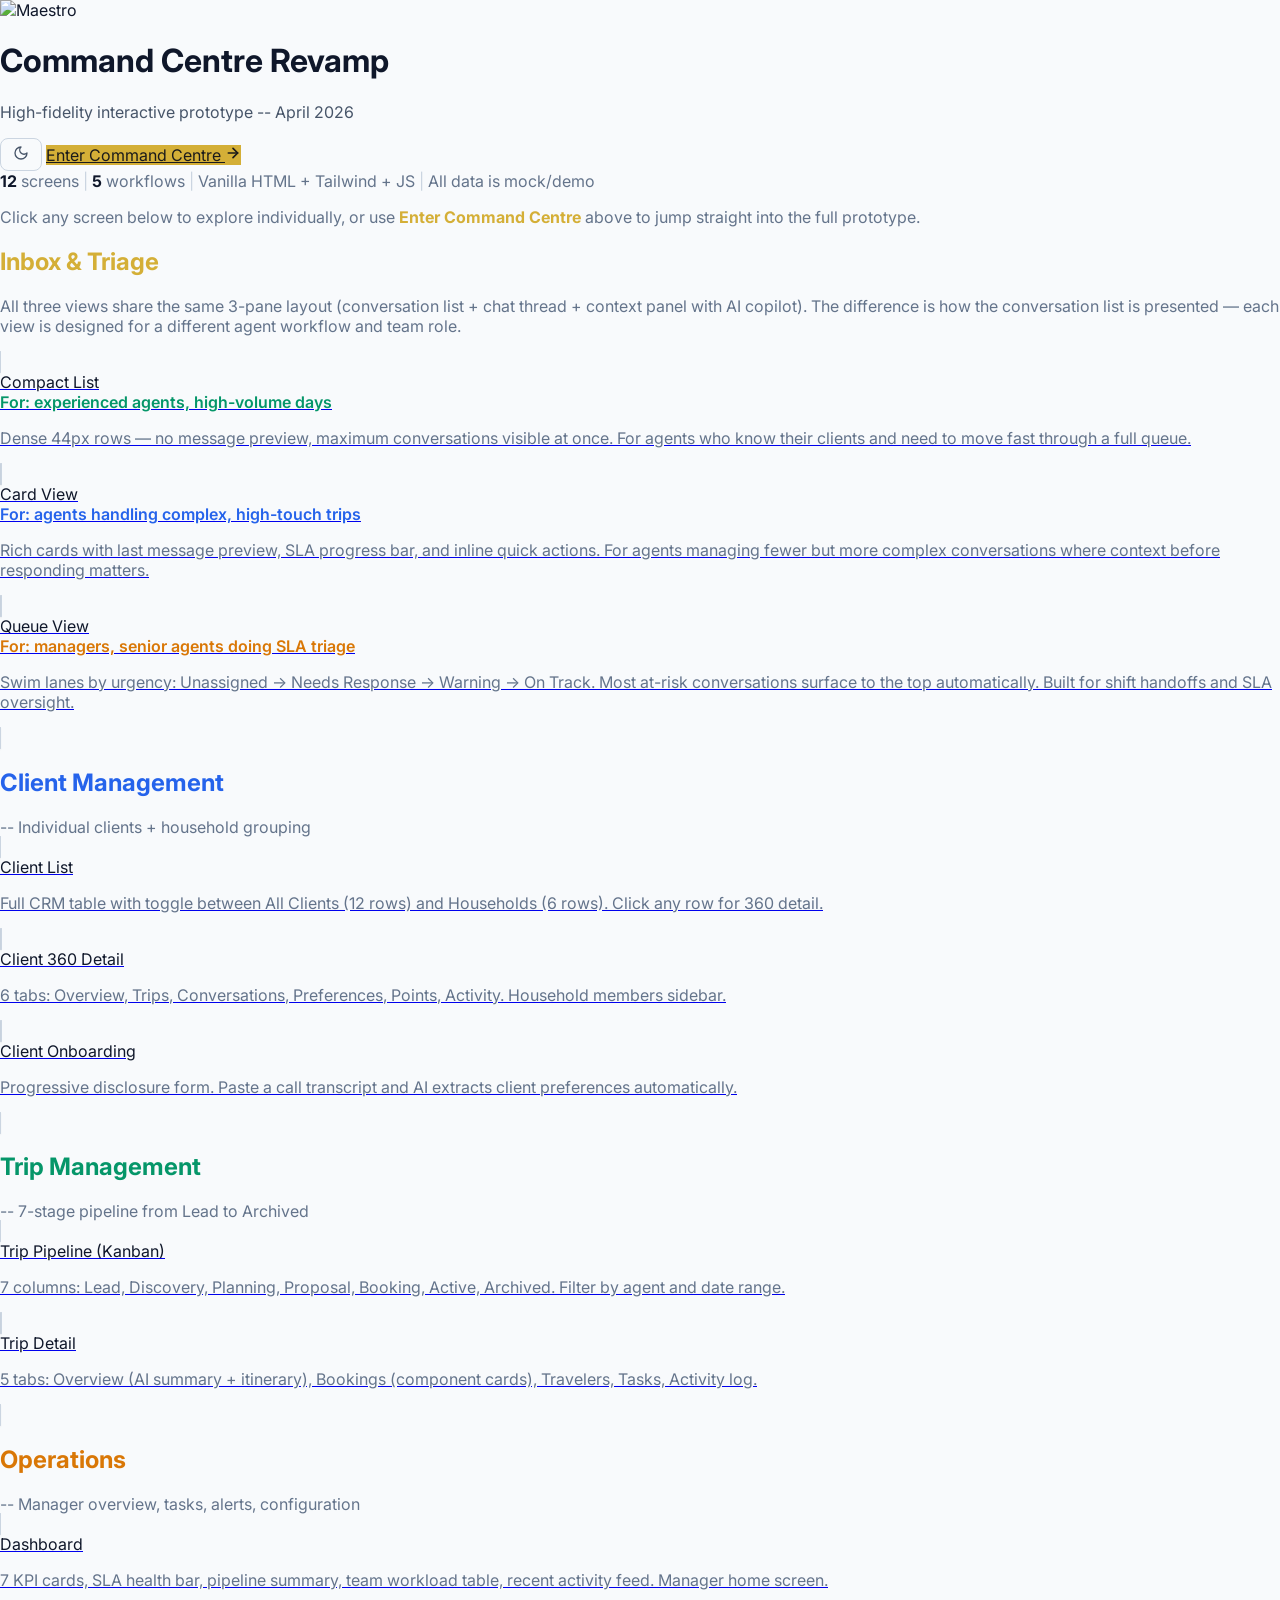
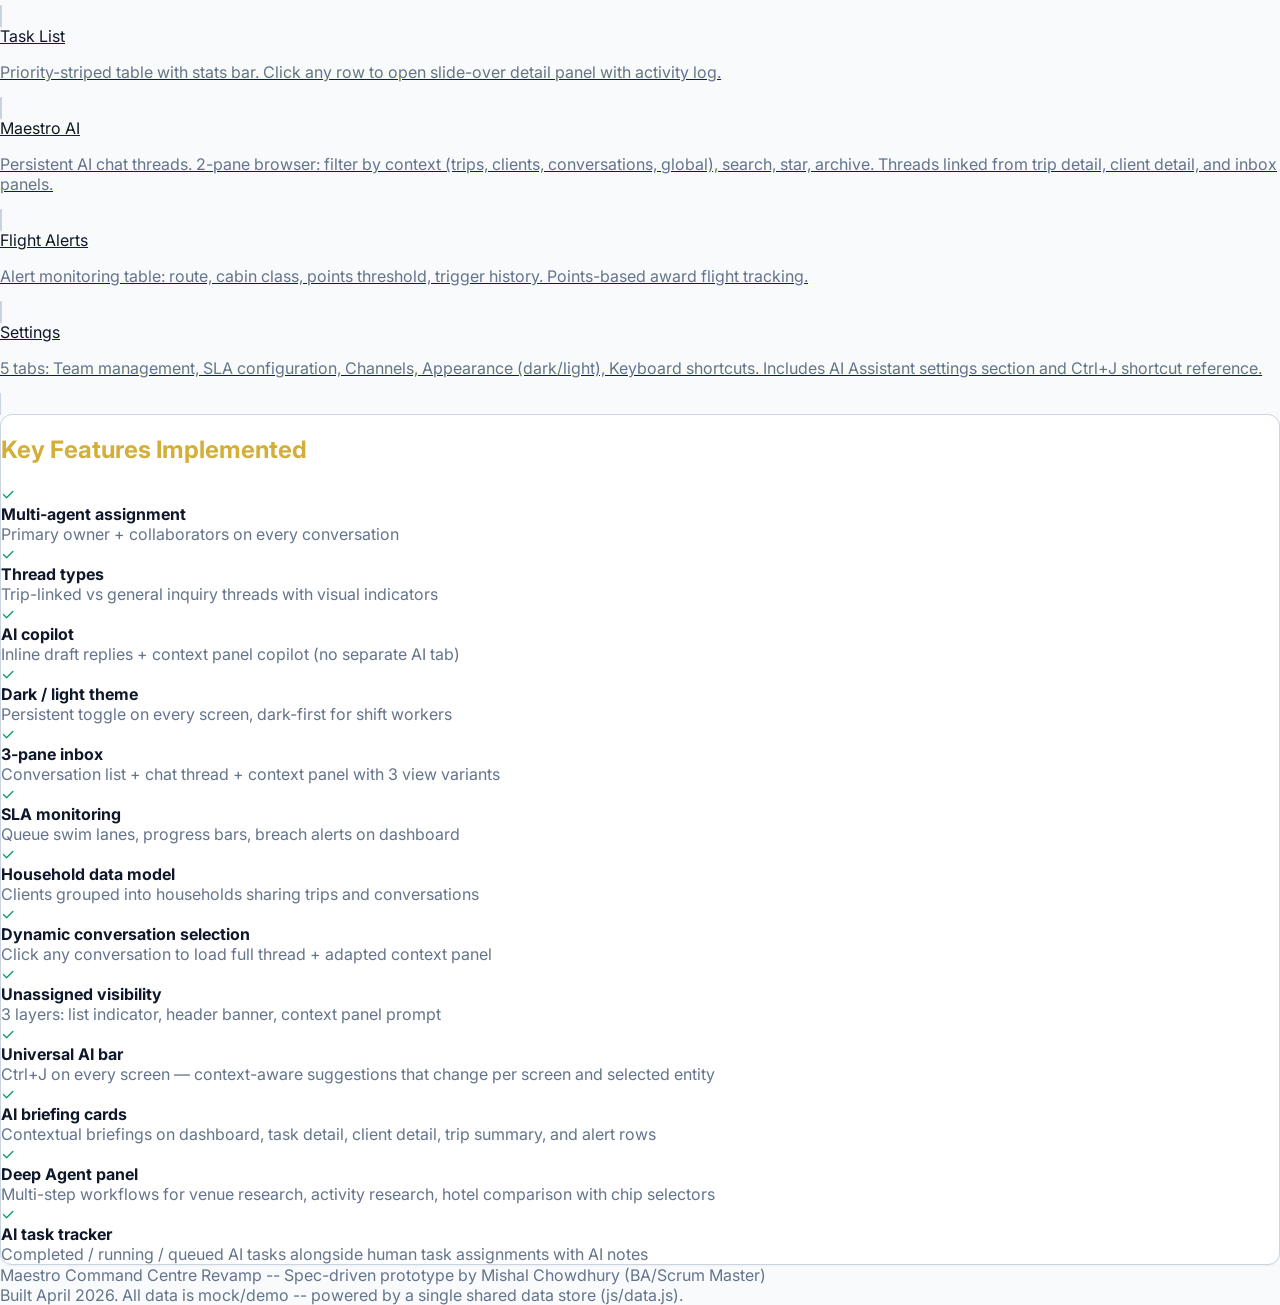
==== index.html @ a62f8177 "Add full mobile responsiveness across all 14 screens - Create responsive.css with 3 breakpoints (mob" ====
<!DOCTYPE html>
<html lang="en">
<head>
  <meta charset="UTF-8">
  <meta name="viewport" content="width=device-width, initial-scale=1.0">
  <title>Maestro Command Centre -- Prototype Directory</title>
  <link href="https://framerusercontent.com/images/IpIhMdzyXKNL7tkqGF51UsTfpk.png" rel="icon" media="(prefers-color-scheme: light)">
  <link href="https://framerusercontent.com/images/ps9lnUCtneok5DwSUeXm6INQAw.png" rel="icon" media="(prefers-color-scheme: dark)">
  <script src="https://cdn.tailwindcss.com"></script>
  <link href="https://fonts.googleapis.com/css2?family=Inter:wght@300..800&display=swap" rel="stylesheet">
  <link rel="stylesheet" href="css/theme.css">
  <link rel="stylesheet" href="css/responsive.css">
  <style>
    .screen-card { position: relative; }
    .screen-card .card-arrow { position:absolute; top:16px; right:16px; opacity:0.35; transition:opacity 0.15s, transform 0.15s; }
    .screen-card:hover .card-arrow { opacity:1; transform:translateX(2px); }
  </style>
  <script src="js/theme.js"></script>
  <script src="js/responsive.js"></script>
</head>
<body class="antialiased" style="background:var(--bg-app);">

<div class="max-w-5xl mx-auto py-12 px-6">

  <!-- Header -->
  <div class="flex items-center justify-between mb-6">
    <div class="flex items-center gap-3">
      <img src="https://maestroassets.s3.eu-north-1.amazonaws.com/public/Maestro-logo-simple.svg" alt="Maestro" class="h-7">
      <div>
        <h1 class="text-2xl font-bold" style="color:var(--text-primary);">Command Centre Revamp</h1>
        <p class="text-sm" style="color:var(--text-secondary);">High-fidelity interactive prototype -- April 2026</p>
      </div>
    </div>
    <div class="flex items-center gap-3">
      <button class="theme-toggle btn-ghost flex items-center gap-2" style="padding:6px 12px;">
        <svg width="14" height="14" viewBox="0 0 24 24" fill="none" stroke="currentColor" stroke-width="2"><path d="M12 3a6 6 0 0 0 9 9 9 9 0 1 1-9-9Z"/></svg>
        <span class="text-xs">Theme</span>
      </button>
      <a href="screens/dashboard.html" class="inline-flex items-center gap-2 text-sm font-semibold px-5 py-2.5 rounded-lg transition-all hover:brightness-110" style="background:var(--gold);color:#1a1a1a;">
        Enter Command Centre
        <svg width="16" height="16" viewBox="0 0 24 24" fill="none" stroke="currentColor" stroke-width="2.5" stroke-linecap="round" stroke-linejoin="round"><path d="M5 12h14"/><path d="m12 5 7 7-7 7"/></svg>
      </a>
    </div>
  </div>

  <!-- Overview Stats -->
  <div class="flex items-center gap-6 mb-8 text-xs" style="color:var(--text-muted);">
    <span><strong style="color:var(--text-primary);">12</strong> screens</span>
    <span style="color:var(--border);">|</span>
    <span><strong style="color:var(--text-primary);">5</strong> workflows</span>
    <span style="color:var(--border);">|</span>
    <span>Vanilla HTML + Tailwind + JS</span>
    <span style="color:var(--border);">|</span>
    <span>All data is mock/demo</span>
  </div>

  <p class="text-xs mb-8" style="color:var(--text-muted);">Click any screen below to explore individually, or use <strong style="color:var(--gold);">Enter Command Centre</strong> above to jump straight into the full prototype.</p>

  <!-- Screens by Workflow -->

  <!-- Inbox & Triage -->
  <div class="mb-8">
    <div class="flex items-center gap-2 mb-1">
      <div class="w-2 h-2 rounded-full" style="background:var(--gold);"></div>
      <h2 class="text-sm font-semibold uppercase tracking-wide" style="color:var(--gold);">Inbox & Triage</h2>
    </div>
    <p class="text-xs mb-3 ml-4" style="color:var(--text-muted);">All three views share the same 3-pane layout (conversation list + chat thread + context panel with AI copilot). The difference is how the conversation list is presented — each view is designed for a different agent workflow and team role.</p>
    <div class="grid grid-cols-1 sm:grid-cols-2 lg:grid-cols-3 gap-4">
      <a href="screens/inbox-compact.html" class="card p-4 hover:shadow-md transition-shadow block group">
        <div class="text-sm font-semibold mb-1 group-hover:underline" style="color:var(--text-primary);">Compact List</div>
        <div class="text-xs mb-2" style="color:var(--success);font-weight:600;">For: experienced agents, high-volume days</div>
        <p class="text-xs" style="color:var(--text-muted);">Dense 44px rows — no message preview, maximum conversations visible at once. For agents who know their clients and need to move fast through a full queue.</p>
      </a>
      <a href="screens/inbox-cards.html" class="card p-4 hover:shadow-md transition-shadow block group">
        <div class="text-sm font-semibold mb-1 group-hover:underline" style="color:var(--text-primary);">Card View</div>
        <div class="text-xs mb-2" style="color:var(--info);font-weight:600;">For: agents handling complex, high-touch trips</div>
        <p class="text-xs" style="color:var(--text-muted);">Rich cards with last message preview, SLA progress bar, and inline quick actions. For agents managing fewer but more complex conversations where context before responding matters.</p>
      </a>
      <a href="screens/inbox-queue.html" class="card p-4 hover:shadow-md transition-shadow block group">
        <div class="text-sm font-semibold mb-1 group-hover:underline" style="color:var(--text-primary);">Queue View</div>
        <div class="text-xs mb-2" style="color:var(--warning);font-weight:600;">For: managers, senior agents doing SLA triage</div>
        <p class="text-xs" style="color:var(--text-muted);">Swim lanes by urgency: Unassigned → Needs Response → Warning → On Track. Most at-risk conversations surface to the top automatically. Built for shift handoffs and SLA oversight.</p>
      </a>
    </div>
  </div>

  <!-- Client Management -->
  <div class="mb-8">
    <div class="flex items-center gap-2 mb-3">
      <div class="w-2 h-2 rounded-full" style="background:var(--info);"></div>
      <h2 class="text-sm font-semibold uppercase tracking-wide" style="color:var(--info);">Client Management</h2>
      <span class="text-xs" style="color:var(--text-muted);">-- Individual clients + household grouping</span>
    </div>
    <div class="grid grid-cols-1 sm:grid-cols-2 lg:grid-cols-3 gap-4">
      <a href="screens/clients.html" class="card p-4 hover:shadow-md transition-shadow block group">
        <div class="text-sm font-semibold mb-1 group-hover:underline" style="color:var(--text-primary);">Client List</div>
        <p class="text-xs" style="color:var(--text-muted);">Full CRM table with toggle between All Clients (12 rows) and Households (6 rows). Click any row for 360 detail.</p>
      </a>
      <a href="screens/client-detail?id=c1" class="card p-4 hover:shadow-md transition-shadow block group">
        <div class="text-sm font-semibold mb-1 group-hover:underline" style="color:var(--text-primary);">Client 360 Detail</div>
        <p class="text-xs" style="color:var(--text-muted);">6 tabs: Overview, Trips, Conversations, Preferences, Points, Activity. Household members sidebar.</p>
      </a>
      <a href="screens/onboarding.html" class="card p-4 hover:shadow-md transition-shadow block group">
        <div class="text-sm font-semibold mb-1 group-hover:underline" style="color:var(--text-primary);">Client Onboarding</div>
        <p class="text-xs" style="color:var(--text-muted);">Progressive disclosure form. Paste a call transcript and AI extracts client preferences automatically.</p>
      </a>
    </div>
  </div>

  <!-- Trip Management -->
  <div class="mb-8">
    <div class="flex items-center gap-2 mb-3">
      <div class="w-2 h-2 rounded-full" style="background:var(--success);"></div>
      <h2 class="text-sm font-semibold uppercase tracking-wide" style="color:var(--success);">Trip Management</h2>
      <span class="text-xs" style="color:var(--text-muted);">-- 7-stage pipeline from Lead to Archived</span>
    </div>
    <div class="grid grid-cols-1 sm:grid-cols-2 lg:grid-cols-3 gap-4">
      <a href="screens/trip-pipeline.html" class="card p-4 hover:shadow-md transition-shadow block group">
        <div class="text-sm font-semibold mb-1 group-hover:underline" style="color:var(--text-primary);">Trip Pipeline (Kanban)</div>
        <p class="text-xs" style="color:var(--text-muted);">7 columns: Lead, Discovery, Planning, Proposal, Booking, Active, Archived. Filter by agent and date range.</p>
      </a>
      <a href="screens/trip-detail?id=tr1" class="card p-4 hover:shadow-md transition-shadow block group">
        <div class="text-sm font-semibold mb-1 group-hover:underline" style="color:var(--text-primary);">Trip Detail</div>
        <p class="text-xs" style="color:var(--text-muted);">5 tabs: Overview (AI summary + itinerary), Bookings (component cards), Travelers, Tasks, Activity log.</p>
      </a>
      <div></div>
    </div>
  </div>

  <!-- Operations -->
  <div class="mb-8">
    <div class="flex items-center gap-2 mb-3">
      <div class="w-2 h-2 rounded-full" style="background:var(--warning);"></div>
      <h2 class="text-sm font-semibold uppercase tracking-wide" style="color:var(--warning);">Operations</h2>
      <span class="text-xs" style="color:var(--text-muted);">-- Manager overview, tasks, alerts, configuration</span>
    </div>
    <div class="grid grid-cols-1 sm:grid-cols-2 lg:grid-cols-3 gap-4">
      <a href="screens/dashboard.html" class="card p-4 hover:shadow-md transition-shadow block group">
        <div class="text-sm font-semibold mb-1 group-hover:underline" style="color:var(--text-primary);">Dashboard</div>
        <p class="text-xs" style="color:var(--text-muted);">7 KPI cards, SLA health bar, pipeline summary, team workload table, recent activity feed. Manager home screen.</p>
      </a>
      <a href="screens/tasks.html" class="card p-4 hover:shadow-md transition-shadow block group">
        <div class="text-sm font-semibold mb-1 group-hover:underline" style="color:var(--text-primary);">Task List</div>
        <p class="text-xs" style="color:var(--text-muted);">Priority-striped table with stats bar. Click any row to open slide-over detail panel with activity log.</p>
      </a>
      <a href="screens/ai-history.html" class="card p-4 hover:shadow-md transition-shadow block group">
        <div class="text-sm font-semibold mb-1 group-hover:underline" style="color:var(--text-primary);">Maestro AI</div>
        <p class="text-xs" style="color:var(--text-muted);">Persistent AI chat threads. 2-pane browser: filter by context (trips, clients, conversations, global), search, star, archive. Threads linked from trip detail, client detail, and inbox panels.</p>
      </a>
      <a href="screens/alerts.html" class="card p-4 hover:shadow-md transition-shadow block group">
        <div class="text-sm font-semibold mb-1 group-hover:underline" style="color:var(--text-primary);">Flight Alerts</div>
        <p class="text-xs" style="color:var(--text-muted);">Alert monitoring table: route, cabin class, points threshold, trigger history. Points-based award flight tracking.</p>
      </a>
      <a href="screens/settings.html" class="card p-4 hover:shadow-md transition-shadow block group">
        <div class="text-sm font-semibold mb-1 group-hover:underline" style="color:var(--text-primary);">Settings</div>
        <p class="text-xs" style="color:var(--text-muted);">5 tabs: Team management, SLA configuration, Channels, Appearance (dark/light), Keyboard shortcuts. Includes AI Assistant settings section and Ctrl+J shortcut reference.</p>
      </a>
    </div>
  </div>

  <!-- Key Features -->
  <div class="card p-5 mb-8">
    <h2 class="text-xs font-semibold uppercase tracking-wide mb-4" style="color:var(--gold);">Key Features Implemented</h2>
    <div class="grid grid-cols-1 sm:grid-cols-2 lg:grid-cols-3 gap-x-8 gap-y-2 text-xs">
      <div class="flex items-start gap-2">
        <span style="color:var(--success);">&#10003;</span>
        <div><strong style="color:var(--text-primary);">Multi-agent assignment</strong><br><span style="color:var(--text-muted);">Primary owner + collaborators on every conversation</span></div>
      </div>
      <div class="flex items-start gap-2">
        <span style="color:var(--success);">&#10003;</span>
        <div><strong style="color:var(--text-primary);">Thread types</strong><br><span style="color:var(--text-muted);">Trip-linked vs general inquiry threads with visual indicators</span></div>
      </div>
      <div class="flex items-start gap-2">
        <span style="color:var(--success);">&#10003;</span>
        <div><strong style="color:var(--text-primary);">AI copilot</strong><br><span style="color:var(--text-muted);">Inline draft replies + context panel copilot (no separate AI tab)</span></div>
      </div>
      <div class="flex items-start gap-2">
        <span style="color:var(--success);">&#10003;</span>
        <div><strong style="color:var(--text-primary);">Dark / light theme</strong><br><span style="color:var(--text-muted);">Persistent toggle on every screen, dark-first for shift workers</span></div>
      </div>
      <div class="flex items-start gap-2">
        <span style="color:var(--success);">&#10003;</span>
        <div><strong style="color:var(--text-primary);">3-pane inbox</strong><br><span style="color:var(--text-muted);">Conversation list + chat thread + context panel with 3 view variants</span></div>
      </div>
      <div class="flex items-start gap-2">
        <span style="color:var(--success);">&#10003;</span>
        <div><strong style="color:var(--text-primary);">SLA monitoring</strong><br><span style="color:var(--text-muted);">Queue swim lanes, progress bars, breach alerts on dashboard</span></div>
      </div>
      <div class="flex items-start gap-2">
        <span style="color:var(--success);">&#10003;</span>
        <div><strong style="color:var(--text-primary);">Household data model</strong><br><span style="color:var(--text-muted);">Clients grouped into households sharing trips and conversations</span></div>
      </div>
      <div class="flex items-start gap-2">
        <span style="color:var(--success);">&#10003;</span>
        <div><strong style="color:var(--text-primary);">Dynamic conversation selection</strong><br><span style="color:var(--text-muted);">Click any conversation to load full thread + adapted context panel</span></div>
      </div>
      <div class="flex items-start gap-2">
        <span style="color:var(--success);">&#10003;</span>
        <div><strong style="color:var(--text-primary);">Unassigned visibility</strong><br><span style="color:var(--text-muted);">3 layers: list indicator, header banner, context panel prompt</span></div>
      </div>
      <div class="flex items-start gap-2">
        <span style="color:var(--success);">&#10003;</span>
        <div><strong style="color:var(--text-primary);">Universal AI bar</strong><br><span style="color:var(--text-muted);">Ctrl+J on every screen — context-aware suggestions that change per screen and selected entity</span></div>
      </div>
      <div class="flex items-start gap-2">
        <span style="color:var(--success);">&#10003;</span>
        <div><strong style="color:var(--text-primary);">AI briefing cards</strong><br><span style="color:var(--text-muted);">Contextual briefings on dashboard, task detail, client detail, trip summary, and alert rows</span></div>
      </div>
      <div class="flex items-start gap-2">
        <span style="color:var(--success);">&#10003;</span>
        <div><strong style="color:var(--text-primary);">Deep Agent panel</strong><br><span style="color:var(--text-muted);">Multi-step workflows for venue research, activity research, hotel comparison with chip selectors</span></div>
      </div>
      <div class="flex items-start gap-2">
        <span style="color:var(--success);">&#10003;</span>
        <div><strong style="color:var(--text-primary);">AI task tracker</strong><br><span style="color:var(--text-muted);">Completed / running / queued AI tasks alongside human task assignments with AI notes</span></div>
      </div>
    </div>
  </div>

  <!-- Footer -->
  <div class="text-center text-xs" style="color:var(--text-muted);">
    Maestro Command Centre Revamp -- Spec-driven prototype by Mishal Chowdhury (BA/Scrum Master)
    <br>Built April 2026. All data is mock/demo -- powered by a single shared data store (js/data.js).
  </div>

</div>

<script>
// Add arrow indicator to all screen cards
document.querySelectorAll('.grid a.card').forEach(a => {
  a.classList.add('screen-card');
  const arrow = document.createElement('span');
  arrow.className = 'card-arrow';
  arrow.innerHTML = '<svg width="14" height="14" viewBox="0 0 24 24" fill="none" stroke="currentColor" stroke-width="2" stroke-linecap="round" stroke-linejoin="round" style="color:var(--text-muted)"><path d="m9 18 6-6-6-6"/></svg>';
  a.appendChild(arrow);
});
</script>
</body>
</html>
---- css/theme.css ----
/* ============================================================
   Maestro Command Centre — Theme System
   Light + Dark mode via [data-theme="dark"] on <html>
   ============================================================ */

:root {
  /* ---- Surface ---- */
  --bg-app:        #f8fafc;    /* slate-50 */
  --bg-surface:    #ffffff;
  --bg-surface-alt:#f1f5f9;    /* slate-100 */
  --bg-hover:      #f1f5f9;
  --bg-active:     #e2e8f0;    /* slate-200 */
  --bg-overlay:    rgba(0,0,0,0.4);

  /* ---- Border ---- */
  --border:        #cbd5e1;    /* slate-300 (was slate-200, improved contrast) */
  --border-strong: #94a3b8;    /* slate-400 (was slate-300) */

  /* ---- Text ---- */
  --text-primary:  #0f172a;    /* slate-900 */
  --text-secondary:#475569;    /* slate-600 */
  --text-muted:    #64748b;    /* slate-500 */
  --text-inverse:  #ffffff;

  /* ---- Brand ---- */
  --gold:          #D4AF37;
  --gold-hover:    #c9a22e;
  --gold-bg:       #fdf8e8;

  /* ---- Status ---- */
  --success:       #059669;    /* emerald-600 */
  --success-bg:    #ecfdf5;
  --error:         #e11d48;    /* rose-600 */
  --error-bg:      #fff1f2;
  --warning:       #d97706;    /* amber-600 */
  --warning-bg:    #fffbeb;
  --info:          #2563eb;    /* blue-600 */
  --info-bg:       #eff6ff;

  /* ---- SLA ---- */
  --sla-healthy:   #059669;
  --sla-warning:   #d97706;
  --sla-critical:  #e11d48;
  --sla-breached:  #be123c;

  /* ---- Notes ---- */
  --note-bg:       #fef9c3;    /* yellow-100 */
  --note-border:   #ca8a04;    /* yellow-600 */

  /* ---- Channel ---- */
  --whatsapp:      #25D366;
  --stream:        #6366f1;    /* indigo */
  --email:         #2563eb;

  /* ---- Sidebar (light mode = subtle gray) ---- */
  --sidebar-bg:    #f1f5f9;    /* slate-100 */
  --sidebar-text:  #475569;    /* slate-600 */
  --sidebar-active:#e2e8f0;    /* slate-200 */
  --sidebar-hover: #e2e8f0;

  /* ---- Shadow ---- */
  --shadow-sm:     0 1px 2px rgba(0,0,0,0.05);
  --shadow-md:     0 4px 6px -1px rgba(0,0,0,0.1), 0 2px 4px -2px rgba(0,0,0,0.1);
  --shadow-lg:     0 10px 15px -3px rgba(0,0,0,0.1), 0 4px 6px -4px rgba(0,0,0,0.1);

  /* ---- Radius ---- */
  --radius-sm:     0.375rem;
  --radius:        0.5rem;
  --radius-lg:     0.75rem;
  --radius-full:   9999px;
}

[data-theme="dark"] {
  --bg-app:        #020617;    /* slate-950 */
  --bg-surface:    #0f172a;    /* slate-900 */
  --bg-surface-alt:#1e293b;    /* slate-800 */
  --bg-hover:      #1e293b;
  --bg-active:     #334155;    /* slate-700 */
  --bg-overlay:    rgba(0,0,0,0.7);

  --border:        #1e293b;
  --border-strong: #334155;

  --text-primary:  #f1f5f9;    /* slate-100 */
  --text-secondary:#94a3b8;    /* slate-400 */
  --text-muted:    #64748b;    /* slate-500 */
  --text-inverse:  #0f172a;

  --gold-bg:       #1a1708;

  --success-bg:    #052e16;
  --error-bg:      #1c0a10;
  --warning-bg:    #1a1004;
  --info-bg:       #0c1629;

  --note-bg:       #1a1708;
  --note-border:   #854d0e;

  --sidebar-bg:    #020617;
  --sidebar-active:#1e293b;
  --sidebar-hover: #0f172a;

  --shadow-sm:     0 1px 2px rgba(0,0,0,0.3);
  --shadow-md:     0 4px 6px -1px rgba(0,0,0,0.4);
  --shadow-lg:     0 10px 15px -3px rgba(0,0,0,0.5);
}

/* ---- Base styles ---- */
* { font-family: 'Inter', -apple-system, BlinkMacSystemFont, 'Segoe UI', Roboto, sans-serif; }
body {
  background: var(--bg-app);
  color: var(--text-primary);
  margin: 0;
  -webkit-font-smoothing: antialiased;
}

/* ---- Scrollbar ---- */
::-webkit-scrollbar { width: 6px; height: 6px; }
::-webkit-scrollbar-track { background: transparent; }
::-webkit-scrollbar-thumb { background: var(--border-strong); border-radius: 3px; }
::-webkit-scrollbar-thumb:hover { background: var(--text-muted); }

/* ---- Utilities ---- */
.bg-app      { background: var(--bg-app); }
.bg-surface  { background: var(--bg-surface); }
.bg-surface-alt { background: var(--bg-surface-alt); }
.bg-hover    { background: var(--bg-hover); }
.border-theme { border-color: var(--border); }
.border-strong { border-color: var(--border-strong); }
.text-primary   { color: var(--text-primary) !important; }
.text-secondary { color: var(--text-secondary) !important; }
.text-muted     { color: var(--text-muted) !important; }

/* ---- Transitions ---- */
.transition-theme {
  transition: background-color 0.2s ease, color 0.2s ease, border-color 0.2s ease;
}

/* ---- SLA pulse ---- */
@keyframes sla-pulse {
  0%, 100% { opacity: 1; }
  50% { opacity: 0.4; }
}
.sla-breached { animation: sla-pulse 1.5s ease-in-out infinite; }

/* ---- Conversation list item hover ---- */
.conv-item { transition: background-color 0.1s ease; }
.conv-item:hover:not(.conv-active) { background: var(--bg-hover) !important; }
.conv-active { background: var(--bg-hover) !important; }

/* ---- Unassigned conversation ---- */
@keyframes unassigned-pulse {
  0%, 100% { border-left-color: var(--warning); opacity: 1; }
  50% { border-left-color: var(--warning); opacity: 0.5; }
}
.conv-unassigned {
  border-left: 3px solid var(--warning) !important;
  animation: unassigned-pulse 2s ease-in-out infinite;
}
.conv-unassigned:hover, .conv-unassigned.conv-active {
  animation: none;
  border-left-color: var(--warning) !important;
}

/* ---- Card unassigned ---- */
.card-unassigned {
  border: 1px dashed var(--warning) !important;
}

/* ---- Focus ring ---- */
*:focus-visible {
  outline: 2px solid var(--gold);
  outline-offset: 2px;
}

/* ---- Badge ---- */
.badge {
  display: inline-flex;
  align-items: center;
  padding: 2px 8px;
  border-radius: var(--radius-full);
  font-size: 11px;
  font-weight: 600;
  line-height: 1.4;
}

/* ---- Gold button ---- */
.btn-gold {
  background: var(--gold);
  color: #000;
  border: none;
  padding: 8px 16px;
  border-radius: var(--radius);
  font-weight: 600;
  font-size: 13px;
  cursor: pointer;
  transition: background 0.15s;
}
.btn-gold:hover { background: var(--gold-hover); }

/* ---- Ghost button ---- */
.btn-ghost {
  background: transparent;
  color: var(--text-secondary);
  border: 1px solid var(--border);
  padding: 7px 14px;
  border-radius: var(--radius);
  font-weight: 500;
  font-size: 13px;
  cursor: pointer;
  transition: all 0.15s;
}
.btn-ghost:hover { background: var(--bg-hover); color: var(--text-primary); }

/* ---- Sidebar ---- */
.sidebar {
  background: var(--sidebar-bg);
  width: 240px;
  min-width: 240px;
  transition: width 0.2s ease, min-width 0.2s ease;
}
.sidebar.collapsed {
  width: 56px;
  min-width: 56px;
}
.sidebar.collapsed .nav-label { display: none; }
.sidebar.collapsed .sidebar-header-text { display: none; }
.sidebar.collapsed .nav-badge { display: none; }

.nav-item {
  display: flex;
  align-items: center;
  gap: 12px;
  padding: 8px 12px;
  border-radius: var(--radius);
  color: var(--sidebar-text);
  text-decoration: none;
  font-size: 13px;
  font-weight: 500;
  cursor: pointer;
  transition: all 0.15s;
  position: relative;
}
.nav-item:hover { background: var(--sidebar-hover); color: var(--text-primary); }
.nav-item.active { background: var(--sidebar-active); color: var(--text-primary); }

/* Sidebar logo adapts to theme */
.sidebar-logo { filter: brightness(0); }
[data-theme="dark"] .sidebar-logo { filter: brightness(0) invert(1); }
.nav-item .nav-icon { width: 18px; height: 18px; flex-shrink: 0; }

.nav-badge {
  margin-left: auto;
  background: var(--gold);
  color: #000;
  font-size: 10px;
  font-weight: 700;
  padding: 1px 6px;
  border-radius: var(--radius-full);
}

/* ---- Card ---- */
.card {
  background: var(--bg-surface);
  border: 1px solid var(--border);
  border-radius: var(--radius-lg);
  box-shadow: var(--shadow-sm);
}

/* ---- Message bubbles ---- */
.msg-client {
  background: var(--bg-surface-alt);
  border-radius: 12px 12px 12px 4px;
  max-width: 70%;
}
.msg-ops {
  background: var(--gold-bg);
  border-radius: 12px 12px 4px 12px;
  max-width: 70%;
  margin-left: auto;
}
.msg-internal {
  background: #fef9c3;
  border: 1px dashed #ca8a04;
  border-radius: 8px;
  max-width: 85%;
  margin: 0 auto;
}
[data-theme="dark"] .msg-internal {
  background: #1a1708;
  border-color: #854d0e;
}
.msg-ai-draft {
  border-left: 3px solid var(--gold);
  background: var(--gold-bg);
  border-radius: 0 12px 12px 0;
  max-width: 70%;
  margin-left: auto;
}

/* ---- Slide-over ---- */
.slide-over-backdrop {
  position: fixed;
  inset: 0;
  background: var(--bg-overlay);
  z-index: 45;
  display: none;
}
.slide-over-backdrop.open { display: block; }

.slide-over {
  position: fixed;
  top: 0;
  right: -100vw;
  width: 480px;
  height: 100vh;
  background: var(--bg-surface);
  border-left: 1px solid var(--border);
  box-shadow: var(--shadow-lg);
  z-index: 50;
  transition: right 0.3s ease;
}
.slide-over.open { right: 0; }

/* ---- Modal ---- */
.modal-backdrop {
  position: fixed;
  inset: 0;
  background: var(--bg-overlay);
  z-index: 40;
  display: none;
  align-items: center;
  justify-content: center;
}
.modal-backdrop.open { display: flex; }
.modal-panel,
.modal-content {
  background: var(--bg-surface);
  border-radius: var(--radius-lg);
  box-shadow: var(--shadow-lg);
  max-width: 640px;
  width: 90%;
  max-height: 80vh;
  overflow-y: auto;
}

/* ---- Tab system ---- */
.tab-bar {
  display: flex;
  border-bottom: 1px solid var(--border);
  gap: 0;
}
.tab-item {
  padding: 10px 16px;
  font-size: 13px;
  font-weight: 500;
  color: var(--text-muted);
  cursor: pointer;
  border-bottom: 2px solid transparent;
  transition: all 0.15s;
}
.tab-item:hover { color: var(--text-primary); }
.tab-item.active {
  color: var(--text-primary);
  border-bottom-color: var(--gold);
}

/* ---- Kanban ---- */
.kanban-col {
  min-width: 280px;
  max-width: 280px;
  flex-shrink: 0;
}
.kanban-card {
  background: var(--bg-surface);
  border: 1px solid var(--border);
  border-radius: var(--radius);
  padding: 12px;
  cursor: pointer;
  transition: all 0.15s;
}
.kanban-card:hover {
  box-shadow: var(--shadow-md);
  border-color: var(--border-strong);
}

/* ---- Command palette ---- */
.cmd-palette {
  position: fixed;
  top: 20%;
  left: 50%;
  transform: translateX(-50%);
  width: 560px;
  background: var(--bg-surface);
  border: 1px solid var(--border);
  border-radius: var(--radius-lg);
  box-shadow: var(--shadow-lg);
  z-index: 60;
  display: none;
}
.cmd-palette.open { display: block; }

/* ---- Table ---- */
.data-table {
  width: 100%;
  border-collapse: collapse;
  font-size: 13px;
}
.data-table th {
  text-align: left;
  padding: 10px 12px;
  font-weight: 600;
  font-size: 11px;
  text-transform: uppercase;
  letter-spacing: 0.05em;
  color: var(--text-muted);
  border-bottom: 1px solid var(--border);
}
.data-table td {
  padding: 10px 12px;
  border-bottom: 1px solid var(--border);
  color: var(--text-primary);
}
.data-table tr:hover td { background: var(--bg-hover); }

/* ---- Input ---- */
.input {
  background: var(--bg-surface);
  border: 1px solid var(--border);
  border-radius: var(--radius);
  padding: 8px 12px;
  font-size: 13px;
  color: var(--text-primary);
  width: 100%;
  outline: none;
  transition: border-color 0.15s;
}
.input:focus { border-color: var(--gold); }
.input::placeholder { color: var(--text-muted); }

/* ---- Select ---- */
.select {
  background: var(--bg-surface);
  border: 1px solid var(--border);
  border-radius: var(--radius);
  padding: 6px 10px;
  font-size: 12px;
  color: var(--text-secondary);
  cursor: pointer;
  outline: none;
}
.select:focus { border-color: var(--gold); }

/* ---- Stats bar ---- */
.stat-pill {
  display: inline-flex;
  align-items: center;
  gap: 6px;
  padding: 4px 12px;
  border-radius: var(--radius-full);
  font-size: 12px;
  font-weight: 600;
  background: var(--bg-surface-alt);
  color: var(--text-secondary);
}

/* ---- Avatar ---- */
.avatar {
  width: 32px;
  height: 32px;
  border-radius: var(--radius-full);
  display: flex;
  align-items: center;
  justify-content: center;
  font-weight: 600;
  font-size: 12px;
  flex-shrink: 0;
}
.avatar-sm { width: 24px; height: 24px; font-size: 10px; }
.avatar-lg { width: 40px; height: 40px; font-size: 14px; }
.avatar-silhouette {
  background: var(--bg-surface-alt);
  color: var(--text-muted);
}
.avatar-silhouette svg {
  width: 60%;
  height: 60%;
  display: block;
}

/* ---- Tooltip ---- */
[data-tooltip] { position: relative; }
[data-tooltip]:hover::after {
  content: attr(data-tooltip);
  position: absolute;
  bottom: 100%;
  left: 50%;
  transform: translateX(-50%);
  background: var(--text-primary);
  color: var(--text-inverse);
  padding: 4px 8px;
  border-radius: 4px;
  font-size: 11px;
  white-space: nowrap;
  z-index: 99;
}
---- css/responsive.css ----
/* ============================================================
   Maestro Command Centre — Responsive Overrides
   Mobile-first responsive layer. Loaded AFTER theme.css.
   Breakpoints: mobile <640px, tablet 640-1023px, desktop 1024px+
   ============================================================ */

/* ---- Mobile Hamburger Button ---- */
.mobile-hamburger {
  display: none;
  position: fixed;
  top: 12px;
  left: 12px;
  z-index: 60;
  width: 44px;
  height: 44px;
  align-items: center;
  justify-content: center;
  background: var(--bg-surface);
  border: 1px solid var(--border);
  border-radius: var(--radius);
  box-shadow: var(--shadow-sm);
  cursor: pointer;
  color: var(--text-primary);
  -webkit-tap-highlight-color: transparent;
}

/* ---- Sidebar Overlay ---- */
.sidebar-overlay {
  display: none;
  position: fixed;
  inset: 0;
  background: rgba(0,0,0,0.5);
  z-index: 29;
  opacity: 0;
  transition: opacity 0.3s ease;
}
.sidebar-overlay.open {
  display: block;
  opacity: 1;
}

/* ---- Mobile Back Button (inbox panes) ---- */
.mobile-back-btn {
  display: none;
  align-items: center;
  gap: 6px;
  padding: 8px 12px;
  min-height: 44px;
  font-size: 14px;
  font-weight: 500;
  color: var(--text-muted);
  cursor: pointer;
  border: none;
  background: none;
  -webkit-tap-highlight-color: transparent;
}
.mobile-back-btn svg {
  flex-shrink: 0;
}

/* ---- Table Responsive Wrapper ---- */
.table-responsive-wrapper {
  overflow-x: auto;
  -webkit-overflow-scrolling: touch;
  position: relative;
}
.table-responsive-wrapper::after {
  content: '';
  position: absolute;
  top: 0;
  right: 0;
  bottom: 0;
  width: 24px;
  pointer-events: none;
  opacity: 0;
  transition: opacity 0.2s;
}

/* ============================================================
   TABLET + MOBILE (max-width: 1023px)
   Sidebar becomes drawer overlay, main-wrapper loses margin
   ============================================================ */
@media (max-width: 1023px) {
  /* --- Sidebar drawer --- */
  #sidebar:not(.mobile-open) {
    visibility: hidden !important;
    pointer-events: none !important;
    z-index: -1 !important;
  }
  #sidebar {
    width: 240px !important;
    min-width: 240px !important;
  }
  #sidebar.mobile-open {
    visibility: visible !important;
    pointer-events: auto !important;
    z-index: 50 !important;
  }
  #sidebar.collapsed {
    width: 240px !important;
    min-width: 240px !important;
  }
  #sidebar.collapsed .nav-label,
  #sidebar.collapsed .nav-badge,
  #sidebar.collapsed .sidebar-logo + span {
    display: inline !important;
    opacity: 1 !important;
    width: auto !important;
  }

  /* --- Main wrapper margin reset --- */
  #main-wrapper {
    margin-left: 0 !important;
    width: 100% !important;
  }

  /* --- Show hamburger --- */
  .mobile-hamburger {
    display: flex;
  }

  /* --- Touch target enlargement --- */
  .nav-item {
    min-height: 44px;
    padding: 10px 12px;
  }
  .tab-item {
    min-height: 44px;
    padding: 12px 16px;
  }
  .btn-gold, .btn-ghost {
    min-height: 44px;
    padding: 10px 16px;
  }
  .select {
    min-height: 40px;
    padding: 8px 12px;
    font-size: 14px;
  }
  .input {
    min-height: 44px;
    font-size: 16px; /* prevents iOS auto-zoom */
    padding: 10px 14px;
  }
  input[type="checkbox"],
  input[type="radio"] {
    width: 22px;
    height: 22px;
  }

  /* --- Header padding for hamburger clearance --- */
  .mobile-header-pad {
    padding-left: 56px !important;
  }
}

/* ============================================================
   MOBILE ONLY (max-width: 767px)
   Inbox single-pane, tables scroll, kanban accordion
   ============================================================ */
@media (max-width: 767px) {
  /* --- Inbox single-pane mode --- */
  .inbox-layout > div {
    display: none !important;
    width: 100% !important;
    min-width: 100% !important;
    max-width: 100% !important;
  }
  .inbox-layout > div.pane-active {
    display: flex !important;
  }
  .inbox-layout {
    flex-direction: column !important;
  }

  /* --- Show mobile back buttons --- */
  .mobile-back-btn {
    display: flex;
  }

  /* --- Message bubbles wider on mobile --- */
  .msg-bubble {
    max-width: 85% !important;
  }

  /* --- Table scroll hint gradient --- */
  .table-responsive-wrapper::after {
    opacity: 1;
    background: linear-gradient(to left, var(--bg-surface) 0%, transparent 100%);
  }

  /* --- Kanban vertical accordion --- */
  .kanban-board-mobile .kanban-col {
    min-width: unset !important;
    max-width: unset !important;
    width: 100% !important;
    flex-shrink: 1 !important;
  }
  .kanban-board-mobile {
    min-width: unset !important;
    flex-direction: column !important;
    gap: 8px !important;
  }
  .kanban-board-mobile .kanban-col .kanban-cards {
    display: none;
  }
  .kanban-board-mobile .kanban-col.expanded .kanban-cards {
    display: flex;
    flex-direction: column;
    gap: 8px;
  }
  .kanban-col-toggle {
    display: flex;
    align-items: center;
    justify-content: space-between;
    padding: 12px;
    min-height: 48px;
    cursor: pointer;
    border-radius: var(--radius);
    background: var(--bg-surface);
    border: 1px solid var(--border);
    -webkit-tap-highlight-color: transparent;
  }
  .kanban-col-toggle .chevron {
    transition: transform 0.2s;
  }
  .kanban-col.expanded .kanban-col-toggle .chevron {
    transform: rotate(180deg);
  }

  /* --- Filter rows wrap --- */
  .filter-row {
    flex-wrap: wrap !important;
    gap: 8px !important;
  }
  .filter-row > * {
    flex: 1 1 calc(50% - 4px);
    min-width: 120px;
  }

  /* --- AI history 2-pane → single pane --- */
  .ai-history-layout > div {
    display: none !important;
    width: 100% !important;
    min-width: 100% !important;
  }
  .ai-history-layout > div.pane-active {
    display: flex !important;
  }
}

/* ============================================================
   SMALL MOBILE (max-width: 639px)
   Fullscreen overlays, compact spacing
   ============================================================ */
@media (max-width: 639px) {
  /* --- Slide-over fullscreen --- */
  .slide-over {
    width: 100vw !important;
  }

  /* --- Command palette edge-to-edge --- */
  .cmd-palette {
    width: calc(100vw - 32px) !important;
    left: 16px !important;
    transform: none !important;
    top: 16px !important;
  }

  /* --- Modal fullscreen --- */
  .modal-panel,
  .modal-content {
    width: 100% !important;
    max-width: 100% !important;
    border-radius: 0 !important;
    max-height: 100vh !important;
  }

  /* --- AI bar full-width bottom --- */
  .ai-bar {
    left: 12px !important;
    right: 12px !important;
    bottom: 12px !important;
  }
  .ai-bar-input-wrapper {
    width: 100% !important;
  }

  /* --- Tab bar scrollable --- */
  .tab-bar {
    overflow-x: auto;
    -webkit-overflow-scrolling: touch;
    scrollbar-width: none;
    -ms-overflow-style: none;
    flex-wrap: nowrap !important;
  }
  .tab-bar::-webkit-scrollbar {
    display: none;
  }
  .tab-item {
    white-space: nowrap;
    flex-shrink: 0;
  }

  /* --- Compact header spacing --- */
  .page-header {
    padding: 12px 16px !important;
  }
  .page-header h1 {
    font-size: 18px !important;
  }
}

/* ============================================================
   TABLET RANGE (640px - 1023px)
   Context panel as slide-over, moderate layout adjustments
   ============================================================ */
@media (min-width: 640px) and (max-width: 1023px) {
  /* --- Slide-over capped --- */
  .slide-over {
    width: min(480px, 85vw) !important;
  }

  /* --- Command palette capped --- */
  .cmd-palette {
    width: min(560px, 90vw) !important;
  }

  /* --- Context panel as overlay on tablet --- */
  .inbox-layout #context-panel {
    position: fixed !important;
    right: -340px;
    top: 0;
    height: 100vh;
    z-index: 45;
    box-shadow: var(--shadow-lg);
    transition: right 0.3s ease;
    width: 340px !important;
    min-width: 340px !important;
    background: var(--bg-surface);
  }
  .inbox-layout #context-panel.tablet-open {
    right: 0;
  }
}
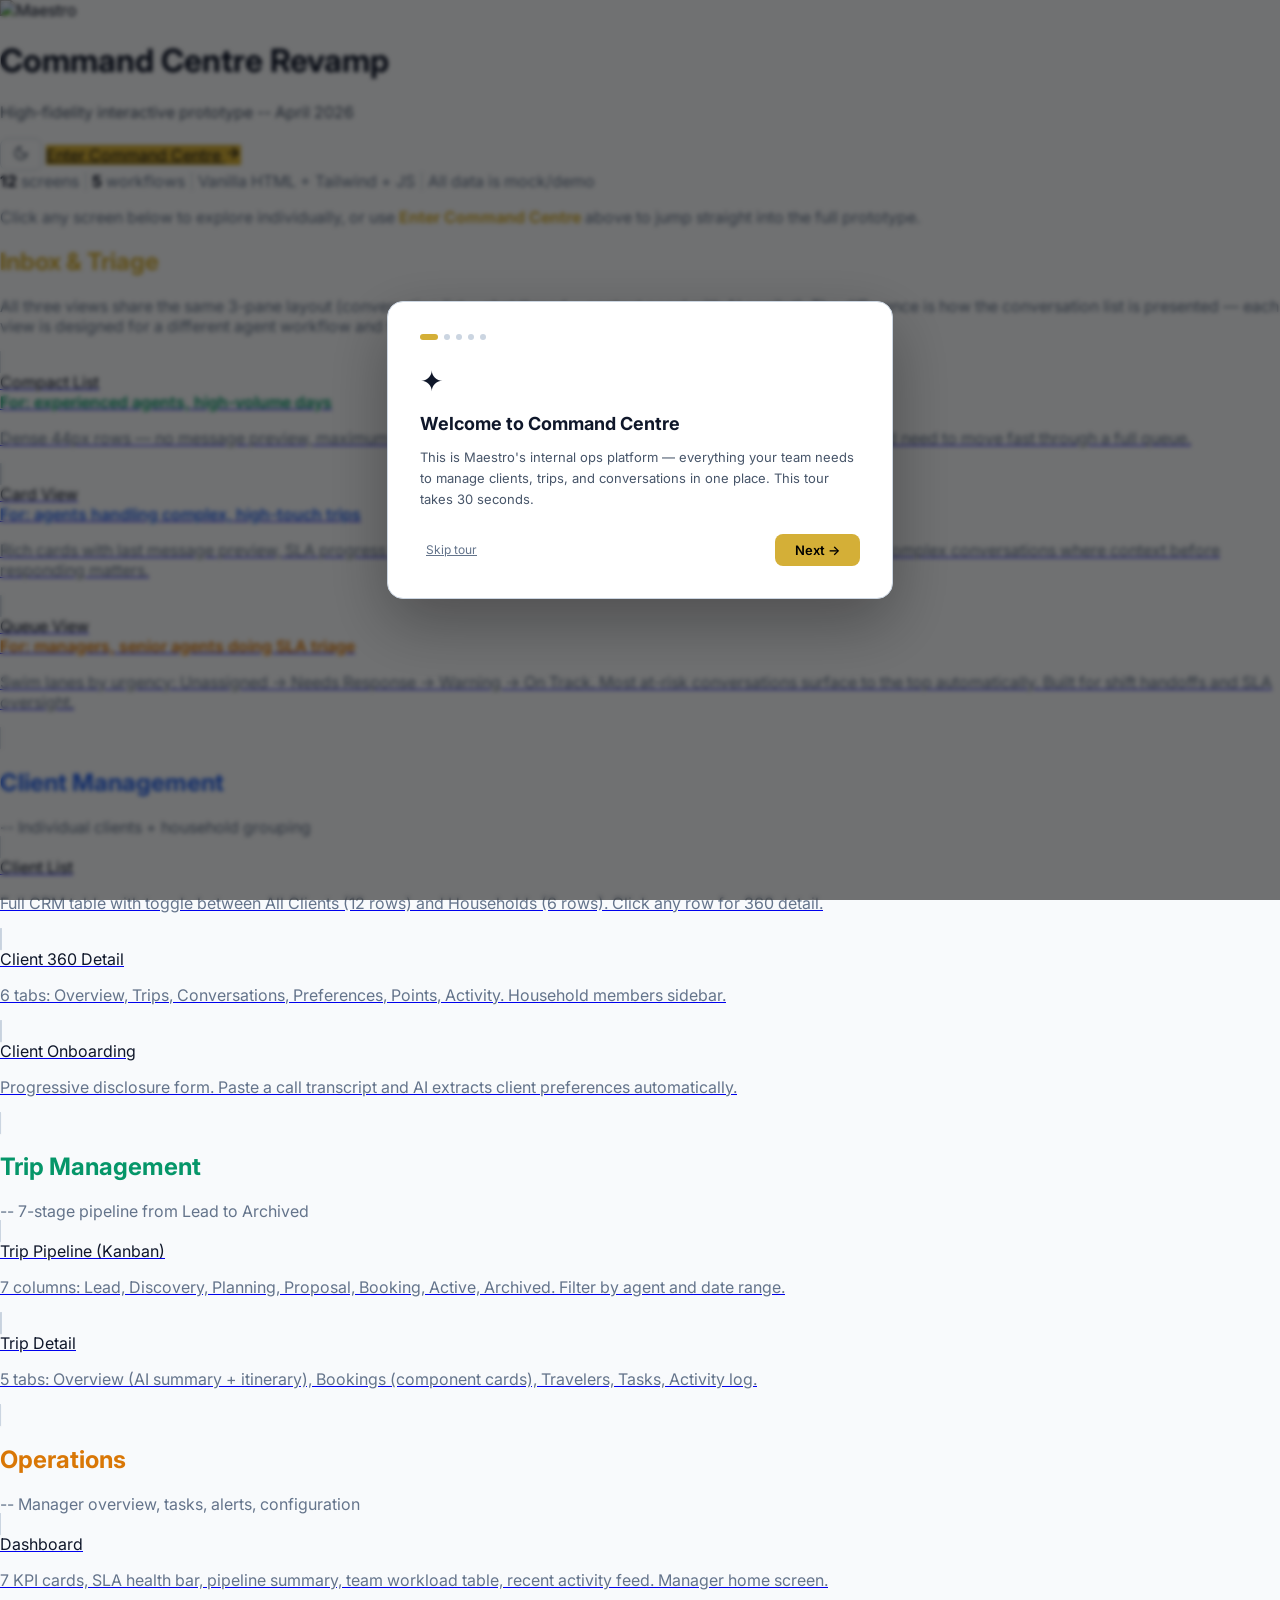
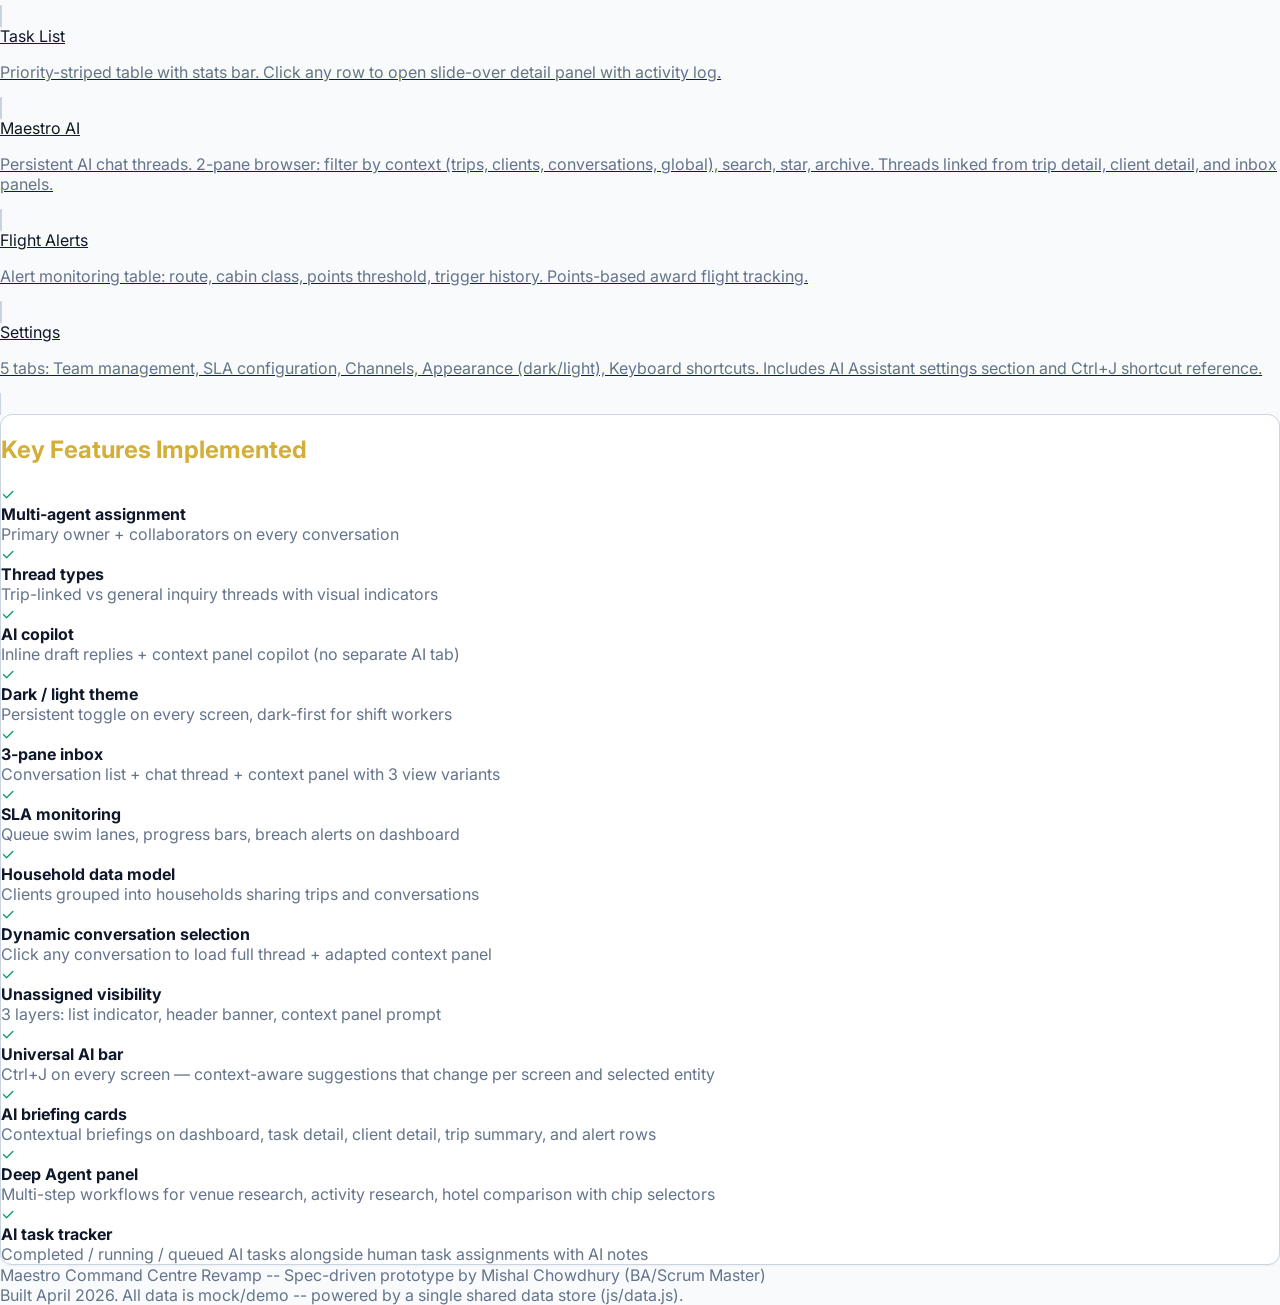
==== commit 921a2a34: "UX audit P2 — sortable client table and first-visit walkthrough - Clients: Name, Tier, Status column" ====
--- a/index.html
+++ b/index.html
@@ -23,12 +23,12 @@
 <div class="max-w-5xl mx-auto py-12 px-6">
 
   <!-- Header -->
-  <div class="flex items-center justify-between mb-6">
+  <div class="flex flex-col sm:flex-row sm:items-center sm:justify-between gap-4 mb-6">
     <div class="flex items-center gap-3">
       <img src="https://maestroassets.s3.eu-north-1.amazonaws.com/public/Maestro-logo-simple.svg" alt="Maestro" class="h-7">
       <div>
-        <h1 class="text-2xl font-bold" style="color:var(--text-primary);">Command Centre Revamp</h1>
-        <p class="text-sm" style="color:var(--text-secondary);">High-fidelity interactive prototype -- April 2026</p>
+        <h1 class="text-xl sm:text-2xl font-bold" style="color:var(--text-primary);">Command Centre Revamp</h1>
+        <p class="text-xs sm:text-sm" style="color:var(--text-secondary);">High-fidelity interactive prototype -- April 2026</p>
       </div>
     </div>
     <div class="flex items-center gap-3">
@@ -36,7 +36,7 @@
         <svg width="14" height="14" viewBox="0 0 24 24" fill="none" stroke="currentColor" stroke-width="2"><path d="M12 3a6 6 0 0 0 9 9 9 9 0 1 1-9-9Z"/></svg>
         <span class="text-xs">Theme</span>
       </button>
-      <a href="screens/dashboard.html" class="inline-flex items-center gap-2 text-sm font-semibold px-5 py-2.5 rounded-lg transition-all hover:brightness-110" style="background:var(--gold);color:#1a1a1a;">
+      <a href="screens/dashboard.html" class="inline-flex items-center gap-2 text-sm font-semibold px-5 py-2.5 rounded-lg transition-all hover:brightness-110 whitespace-nowrap" style="background:var(--gold);color:#1a1a1a;">
         Enter Command Centre
         <svg width="16" height="16" viewBox="0 0 24 24" fill="none" stroke="currentColor" stroke-width="2.5" stroke-linecap="round" stroke-linejoin="round"><path d="M5 12h14"/><path d="m12 5 7 7-7 7"/></svg>
       </a>
@@ -44,7 +44,7 @@
   </div>
 
   <!-- Overview Stats -->
-  <div class="flex items-center gap-6 mb-8 text-xs" style="color:var(--text-muted);">
+  <div class="flex flex-wrap items-center gap-x-6 gap-y-1 mb-8 text-xs" style="color:var(--text-muted);">
     <span><strong style="color:var(--text-primary);">12</strong> screens</span>
     <span style="color:var(--border);">|</span>
     <span><strong style="color:var(--text-primary);">5</strong> workflows</span>
@@ -223,6 +223,26 @@
     <br>Built April 2026. All data is mock/demo -- powered by a single shared data store (js/data.js).
   </div>
 
+</div>
+
+<!-- First-visit walkthrough overlay -->
+<div id="tour-overlay" style="display:none;position:fixed;inset:0;background:rgba(0,0,0,0.55);z-index:100;display:flex;align-items:center;justify-content:center;backdrop-filter:blur(2px);">
+  <div style="background:var(--bg-surface);border:1px solid var(--border);border-radius:16px;padding:32px;max-width:440px;width:90%;box-shadow:0 24px 64px rgba(0,0,0,0.3);position:relative;">
+    <!-- Step dots -->
+    <div style="display:flex;gap:6px;margin-bottom:24px;" id="tour-dots"></div>
+    <!-- Content -->
+    <div id="tour-icon" style="font-size:28px;margin-bottom:12px;"></div>
+    <h2 id="tour-title" style="font-size:18px;font-weight:700;color:var(--text-primary);margin-bottom:8px;"></h2>
+    <p id="tour-body" style="font-size:13px;color:var(--text-secondary);line-height:1.6;margin-bottom:24px;"></p>
+    <!-- Actions -->
+    <div style="display:flex;align-items:center;justify-content:space-between;">
+      <button onclick="dismissTour()" style="font-size:12px;color:var(--text-muted);cursor:pointer;text-decoration:underline;background:none;border:none;">Skip tour</button>
+      <div style="display:flex;gap:8px;">
+        <button id="tour-back-btn" onclick="tourStep(-1)" style="display:none;" class="btn-ghost">← Back</button>
+        <button id="tour-next-btn" onclick="tourStep(1)" style="background:var(--gold);color:#000;border:none;padding:8px 20px;border-radius:8px;font-size:13px;font-weight:600;cursor:pointer;">Next →</button>
+      </div>
+    </div>
+  </div>
 </div>
 
 <script>
@@ -234,6 +254,73 @@
   arrow.innerHTML = '<svg width="14" height="14" viewBox="0 0 24 24" fill="none" stroke="currentColor" stroke-width="2" stroke-linecap="round" stroke-linejoin="round" style="color:var(--text-muted)"><path d="m9 18 6-6-6-6"/></svg>';
   a.appendChild(arrow);
 });
+
+// ---- First-visit walkthrough ----
+const TOUR_STEPS = [
+  {
+    icon: '✦',
+    title: 'Welcome to Command Centre',
+    body: 'This is Maestro\'s internal ops platform — everything your team needs to manage clients, trips, and conversations in one place. This tour takes 30 seconds.'
+  },
+  {
+    icon: '💬',
+    title: 'Start with the Inbox',
+    body: 'The Inbox is where your ops team spends most of their time. Three views for different working styles: Compact List for speed, Card View for context, Queue View for SLA triage.'
+  },
+  {
+    icon: '✈️',
+    title: 'Track trips in the Pipeline',
+    body: 'The Trip Pipeline shows every booking in a 7-stage Kanban board — from Lead to Archived. Click any card to open the full trip detail with bookings, tasks, and AI summary.'
+  },
+  {
+    icon: '✦',
+    title: 'AI is everywhere',
+    body: 'Press Cmd+J (or Ctrl+J) on any screen to open the AI assistant. It\'s context-aware — if you\'re looking at a trip, it already knows which trip. You can also ask it to draft replies, summarise threads, or research venues.'
+  },
+  {
+    icon: '🚀',
+    title: 'You\'re ready to explore',
+    body: 'Click "Enter Command Centre" to jump straight into the Dashboard, or pick any screen below. All data is mock/demo — nothing you do will affect real clients.'
+  }
+];
+
+let tourCurrentStep = 0;
+
+function renderTourDots() {
+  document.getElementById('tour-dots').innerHTML = TOUR_STEPS.map((_, i) =>
+    `<div style="width:${i === tourCurrentStep ? 18 : 6}px;height:6px;border-radius:3px;background:${i === tourCurrentStep ? 'var(--gold)' : 'var(--border)'};transition:all 0.2s;"></div>`
+  ).join('');
+}
+
+function renderTourStep() {
+  const step = TOUR_STEPS[tourCurrentStep];
+  document.getElementById('tour-icon').textContent = step.icon;
+  document.getElementById('tour-title').textContent = step.title;
+  document.getElementById('tour-body').textContent = step.body;
+  document.getElementById('tour-back-btn').style.display = tourCurrentStep > 0 ? '' : 'none';
+  const nextBtn = document.getElementById('tour-next-btn');
+  nextBtn.textContent = tourCurrentStep === TOUR_STEPS.length - 1 ? 'Start exploring →' : 'Next →';
+  renderTourDots();
+}
+
+function tourStep(dir) {
+  const next = tourCurrentStep + dir;
+  if (next >= TOUR_STEPS.length) { dismissTour(); return; }
+  if (next < 0) return;
+  tourCurrentStep = next;
+  renderTourStep();
+}
+
+function dismissTour() {
+  document.getElementById('tour-overlay').style.display = 'none';
+  localStorage.setItem('maestro_tour_done', '1');
+}
+
+// Show tour on first visit
+if (!localStorage.getItem('maestro_tour_done')) {
+  document.getElementById('tour-overlay').style.display = 'flex';
+  renderTourStep();
+}
 </script>
 </body>
 </html>
--- a/css/theme.css
+++ b/css/theme.css
@@ -143,6 +143,15 @@
 }
 .sla-breached { animation: sla-pulse 1.5s ease-in-out infinite; }
 
+/* ---- Reduced motion: disable all animations for accessibility ---- */
+@media (prefers-reduced-motion: reduce) {
+  *, *::before, *::after {
+    animation-duration: 0.01ms !important;
+    animation-iteration-count: 1 !important;
+    transition-duration: 0.01ms !important;
+  }
+}
+
 /* ---- Conversation list item hover ---- */
 .conv-item { transition: background-color 0.1s ease; }
 .conv-item:hover:not(.conv-active) { background: var(--bg-hover) !important; }
@@ -160,6 +169,30 @@
 .conv-unassigned:hover, .conv-unassigned.conv-active {
   animation: none;
   border-left-color: var(--warning) !important;
+}
+
+/* ---- SLA left-border stripe (compact inbox) ---- */
+.conv-sla-warning  { border-left: 3px solid var(--sla-warning)  !important; padding-left: 9px !important; }
+.conv-sla-critical { border-left: 4px solid var(--sla-critical) !important; padding-left: 8px !important; }
+.conv-sla-breached { border-left: 4px solid var(--sla-breached) !important; padding-left: 8px !important; }
+
+@keyframes sla-stripe-pulse {
+  0%, 100% { opacity: 1; }
+  50%       { opacity: 0.45; }
+}
+.conv-sla-breached {
+  animation: sla-stripe-pulse 1.5s ease-in-out infinite;
+}
+.conv-sla-breached:hover,
+.conv-sla-breached.conv-active {
+  animation: none;
+}
+/* Unassigned always wins the left border over SLA stripe */
+.conv-unassigned.conv-sla-warning,
+.conv-unassigned.conv-sla-critical,
+.conv-unassigned.conv-sla-breached {
+  border-left: 3px solid var(--warning) !important;
+  animation: unassigned-pulse 2s ease-in-out infinite;
 }
 
 /* ---- Card unassigned ---- */
@@ -415,6 +448,10 @@
   letter-spacing: 0.05em;
   color: var(--text-muted);
   border-bottom: 1px solid var(--border);
+  position: sticky;
+  top: 0;
+  z-index: 10;
+  background: var(--bg-surface);
 }
 .data-table td {
   padding: 10px 12px;
@@ -489,18 +526,47 @@
 }
 
 /* ---- Tooltip ---- */
-[data-tooltip] { position: relative; }
+[data-tooltip] { position: relative; cursor: default; }
 [data-tooltip]:hover::after {
   content: attr(data-tooltip);
   position: absolute;
-  bottom: 100%;
+  bottom: calc(100% + 6px);
   left: 50%;
   transform: translateX(-50%);
   background: var(--text-primary);
   color: var(--text-inverse);
-  padding: 4px 8px;
-  border-radius: 4px;
+  padding: 5px 9px;
+  border-radius: 5px;
   font-size: 11px;
+  font-weight: 400;
+  line-height: 1.4;
   white-space: nowrap;
-  z-index: 99;
-}
+  max-width: 260px;
+  white-space: normal;
+  text-align: center;
+  z-index: 999;
+  pointer-events: none;
+  box-shadow: var(--shadow-md);
+}
+[data-tooltip]:hover::before {
+  content: '';
+  position: absolute;
+  bottom: calc(100% + 2px);
+  left: 50%;
+  transform: translateX(-50%);
+  border: 4px solid transparent;
+  border-top-color: var(--text-primary);
+  z-index: 999;
+  pointer-events: none;
+}
+/* Tooltip pointing downward — use on elements near top of page where upward tooltip gets clipped */
+[data-tooltip][data-tooltip-dir="below"]:hover::after {
+  bottom: auto;
+  top: calc(100% + 6px);
+}
+[data-tooltip][data-tooltip-dir="below"]:hover::before {
+  bottom: auto;
+  top: calc(100% + 2px);
+  border-top-color: transparent;
+  border-bottom-color: var(--text-primary);
+}
--- a/css/responsive.css
+++ b/css/responsive.css
@@ -60,7 +60,6 @@
 
 /* ---- Table Responsive Wrapper ---- */
 .table-responsive-wrapper {
-  overflow-x: auto;
   -webkit-overflow-scrolling: touch;
   position: relative;
 }
@@ -168,6 +167,10 @@
   }
   .inbox-layout > div.pane-active {
     display: flex !important;
+    height: 100% !important;
+    max-height: 100% !important;
+    overflow: hidden !important;
+    flex-direction: column !important;
   }
   .inbox-layout {
     flex-direction: column !important;
@@ -190,24 +193,35 @@
   }
 
   /* --- Kanban vertical accordion --- */
+  .kanban-board-mobile {
+    min-width: unset !important;
+    width: 100% !important;
+    flex-direction: column !important;
+    gap: 8px !important;
+    overflow-x: hidden !important;
+    height: auto !important;
+  }
   .kanban-board-mobile .kanban-col {
     min-width: unset !important;
     max-width: unset !important;
     width: 100% !important;
-    flex-shrink: 1 !important;
-  }
-  .kanban-board-mobile {
-    min-width: unset !important;
-    flex-direction: column !important;
-    gap: 8px !important;
-  }
+    flex-shrink: 0 !important;
+    height: auto !important;
+  }
+  /* Cards hidden by default, shown when column is expanded */
   .kanban-board-mobile .kanban-col .kanban-cards {
-    display: none;
+    display: none !important;
   }
   .kanban-board-mobile .kanban-col.expanded .kanban-cards {
-    display: flex;
+    display: flex !important;
     flex-direction: column;
     gap: 8px;
+    overflow-y: visible;
+    height: auto;
+  }
+  /* Card containers that were flex-1 on desktop should not stretch on mobile */
+  .kanban-board-mobile .kanban-col .kanban-cards.flex-1 {
+    flex: none !important;
   }
   .kanban-col-toggle {
     display: flex;
@@ -246,6 +260,10 @@
   }
   .ai-history-layout > div.pane-active {
     display: flex !important;
+    height: 100% !important;
+    max-height: 100% !important;
+    overflow: hidden !important;
+    flex-direction: column !important;
   }
 }
 
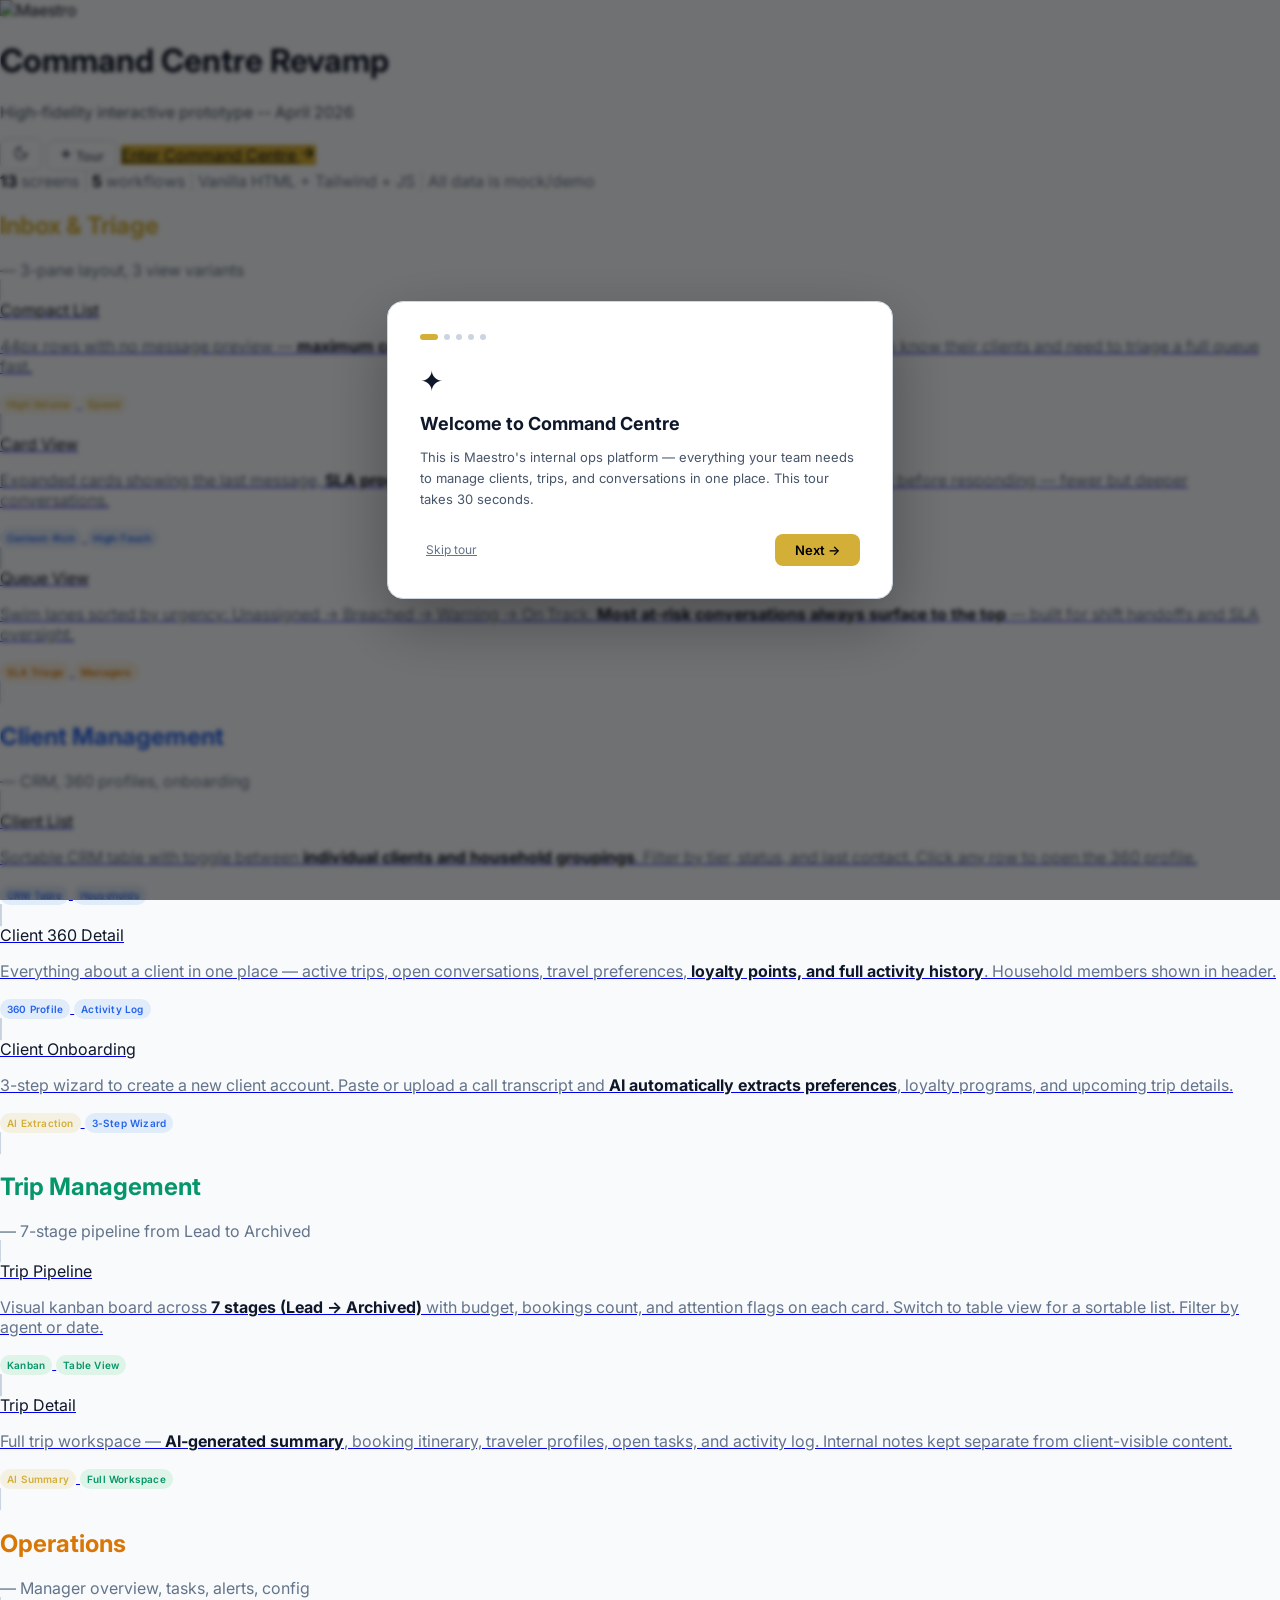
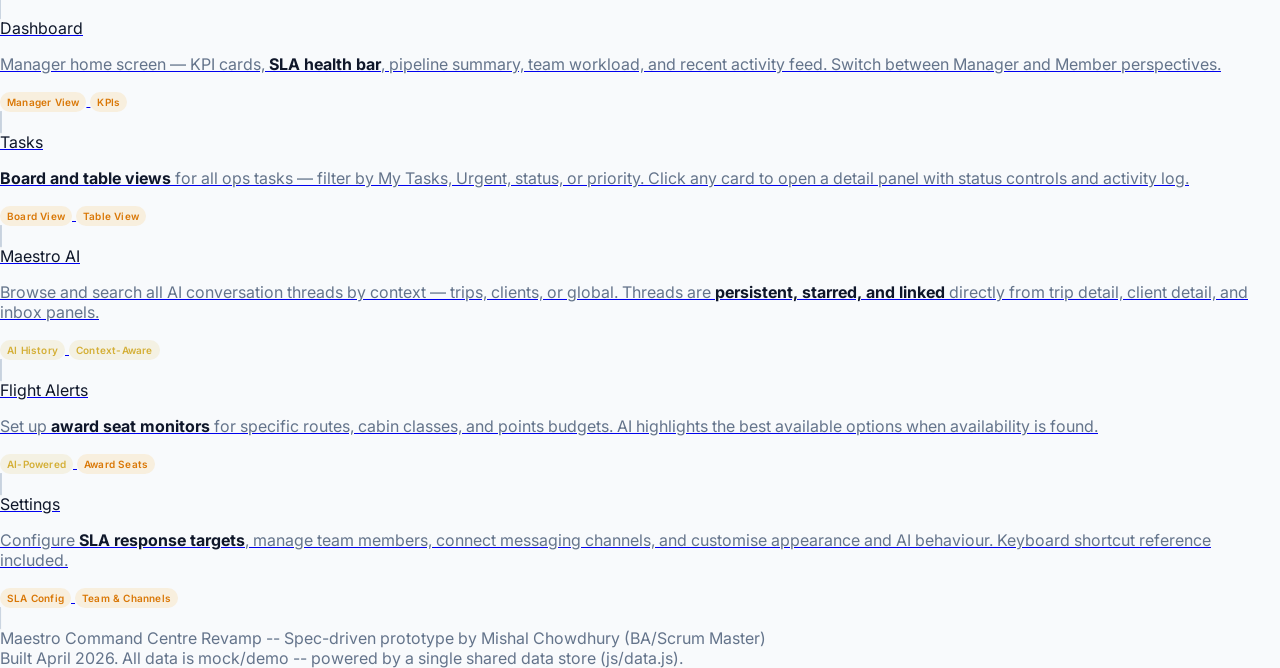
==== commit 3d08be79: "Add pill tags and bold key phrases to index.html screen cards Each card now has 2 colour-coded pill " ====
--- a/index.html
+++ b/index.html
@@ -14,6 +14,15 @@
     .screen-card { position: relative; }
     .screen-card .card-arrow { position:absolute; top:16px; right:16px; opacity:0.35; transition:opacity 0.15s, transform 0.15s; }
     .screen-card:hover .card-arrow { opacity:1; transform:translateX(2px); }
+    .tag {
+      display:inline-block;
+      padding:2px 7px;
+      border-radius:99px;
+      font-size:10px;
+      font-weight:600;
+      letter-spacing:0.2px;
+      line-height:1.6;
+    }
   </style>
   <script src="js/theme.js"></script>
   <script src="js/responsive.js"></script>
@@ -36,6 +45,10 @@
         <svg width="14" height="14" viewBox="0 0 24 24" fill="none" stroke="currentColor" stroke-width="2"><path d="M12 3a6 6 0 0 0 9 9 9 9 0 1 1-9-9Z"/></svg>
         <span class="text-xs">Theme</span>
       </button>
+      <button onclick="startTour()" class="btn-ghost flex items-center gap-2" style="padding:6px 12px;">
+        <svg width="14" height="14" viewBox="0 0 24 24" fill="none" stroke="currentColor" stroke-width="2"><path d="M12 2L9.5 9.5 2 12l7.5 2.5L12 22l2.5-7.5L22 12l-7.5-2.5z" fill="currentColor" stroke="none"/></svg>
+        <span class="text-xs">Tour</span>
+      </button>
       <a href="screens/dashboard.html" class="inline-flex items-center gap-2 text-sm font-semibold px-5 py-2.5 rounded-lg transition-all hover:brightness-110 whitespace-nowrap" style="background:var(--gold);color:#1a1a1a;">
         Enter Command Centre
         <svg width="16" height="16" viewBox="0 0 24 24" fill="none" stroke="currentColor" stroke-width="2.5" stroke-linecap="round" stroke-linejoin="round"><path d="M5 12h14"/><path d="m12 5 7 7-7 7"/></svg>
@@ -44,8 +57,8 @@
   </div>
 
   <!-- Overview Stats -->
-  <div class="flex flex-wrap items-center gap-x-6 gap-y-1 mb-8 text-xs" style="color:var(--text-muted);">
-    <span><strong style="color:var(--text-primary);">12</strong> screens</span>
+  <div class="flex flex-wrap items-center gap-x-6 gap-y-1 mb-6 text-xs" style="color:var(--text-muted);">
+    <span><strong style="color:var(--text-primary);">13</strong> screens</span>
     <span style="color:var(--border);">|</span>
     <span><strong style="color:var(--text-primary);">5</strong> workflows</span>
     <span style="color:var(--border);">|</span>
@@ -54,166 +67,153 @@
     <span>All data is mock/demo</span>
   </div>
 
-  <p class="text-xs mb-8" style="color:var(--text-muted);">Click any screen below to explore individually, or use <strong style="color:var(--gold);">Enter Command Centre</strong> above to jump straight into the full prototype.</p>
-
   <!-- Screens by Workflow -->
 
   <!-- Inbox & Triage -->
-  <div class="mb-8">
-    <div class="flex items-center gap-2 mb-1">
+  <div class="mb-6">
+    <div class="flex items-center gap-2 mb-3">
       <div class="w-2 h-2 rounded-full" style="background:var(--gold);"></div>
       <h2 class="text-sm font-semibold uppercase tracking-wide" style="color:var(--gold);">Inbox & Triage</h2>
-    </div>
-    <p class="text-xs mb-3 ml-4" style="color:var(--text-muted);">All three views share the same 3-pane layout (conversation list + chat thread + context panel with AI copilot). The difference is how the conversation list is presented — each view is designed for a different agent workflow and team role.</p>
-    <div class="grid grid-cols-1 sm:grid-cols-2 lg:grid-cols-3 gap-4">
+      <span class="text-xs" style="color:var(--text-muted);">— 3-pane layout, 3 view variants</span>
+    </div>
+    <div class="grid grid-cols-1 sm:grid-cols-2 lg:grid-cols-3 gap-3">
       <a href="screens/inbox-compact.html" class="card p-4 hover:shadow-md transition-shadow block group">
-        <div class="text-sm font-semibold mb-1 group-hover:underline" style="color:var(--text-primary);">Compact List</div>
-        <div class="text-xs mb-2" style="color:var(--success);font-weight:600;">For: experienced agents, high-volume days</div>
-        <p class="text-xs" style="color:var(--text-muted);">Dense 44px rows — no message preview, maximum conversations visible at once. For agents who know their clients and need to move fast through a full queue.</p>
+        <div class="text-sm font-semibold mb-1.5 group-hover:underline" style="color:var(--text-primary);">Compact List</div>
+        <p class="text-xs mb-3" style="color:var(--text-muted);">44px rows with no message preview — <strong style="color:var(--text-primary);">maximum conversations visible at once</strong>. Designed for experienced agents who know their clients and need to triage a full queue fast.</p>
+        <div class="flex flex-wrap gap-1.5">
+          <span class="tag" style="background:rgba(212,175,55,0.12);color:var(--gold);">High Volume</span>
+          <span class="tag" style="background:rgba(212,175,55,0.12);color:var(--gold);">Speed</span>
+        </div>
       </a>
       <a href="screens/inbox-cards.html" class="card p-4 hover:shadow-md transition-shadow block group">
-        <div class="text-sm font-semibold mb-1 group-hover:underline" style="color:var(--text-primary);">Card View</div>
-        <div class="text-xs mb-2" style="color:var(--info);font-weight:600;">For: agents handling complex, high-touch trips</div>
-        <p class="text-xs" style="color:var(--text-muted);">Rich cards with last message preview, SLA progress bar, and inline quick actions. For agents managing fewer but more complex conversations where context before responding matters.</p>
+        <div class="text-sm font-semibold mb-1.5 group-hover:underline" style="color:var(--text-primary);">Card View</div>
+        <p class="text-xs mb-3" style="color:var(--text-muted);">Expanded cards showing the last message, <strong style="color:var(--text-primary);">SLA progress bar</strong>, and inline quick actions. Helps agents understand context before responding — fewer but deeper conversations.</p>
+        <div class="flex flex-wrap gap-1.5">
+          <span class="tag" style="background:rgba(59,130,246,0.12);color:var(--info);">Context-Rich</span>
+          <span class="tag" style="background:rgba(59,130,246,0.12);color:var(--info);">High-Touch</span>
+        </div>
       </a>
       <a href="screens/inbox-queue.html" class="card p-4 hover:shadow-md transition-shadow block group">
-        <div class="text-sm font-semibold mb-1 group-hover:underline" style="color:var(--text-primary);">Queue View</div>
-        <div class="text-xs mb-2" style="color:var(--warning);font-weight:600;">For: managers, senior agents doing SLA triage</div>
-        <p class="text-xs" style="color:var(--text-muted);">Swim lanes by urgency: Unassigned → Needs Response → Warning → On Track. Most at-risk conversations surface to the top automatically. Built for shift handoffs and SLA oversight.</p>
+        <div class="text-sm font-semibold mb-1.5 group-hover:underline" style="color:var(--text-primary);">Queue View</div>
+        <p class="text-xs mb-3" style="color:var(--text-muted);">Swim lanes sorted by urgency: Unassigned → Breached → Warning → On Track. <strong style="color:var(--text-primary);">Most at-risk conversations always surface to the top</strong> — built for shift handoffs and SLA oversight.</p>
+        <div class="flex flex-wrap gap-1.5">
+          <span class="tag" style="background:rgba(245,158,11,0.12);color:var(--warning);">SLA Triage</span>
+          <span class="tag" style="background:rgba(245,158,11,0.12);color:var(--warning);">Managers</span>
+        </div>
       </a>
     </div>
   </div>
 
   <!-- Client Management -->
-  <div class="mb-8">
+  <div class="mb-6">
     <div class="flex items-center gap-2 mb-3">
       <div class="w-2 h-2 rounded-full" style="background:var(--info);"></div>
       <h2 class="text-sm font-semibold uppercase tracking-wide" style="color:var(--info);">Client Management</h2>
-      <span class="text-xs" style="color:var(--text-muted);">-- Individual clients + household grouping</span>
-    </div>
-    <div class="grid grid-cols-1 sm:grid-cols-2 lg:grid-cols-3 gap-4">
+      <span class="text-xs" style="color:var(--text-muted);">— CRM, 360 profiles, onboarding</span>
+    </div>
+    <div class="grid grid-cols-1 sm:grid-cols-2 lg:grid-cols-3 gap-3">
       <a href="screens/clients.html" class="card p-4 hover:shadow-md transition-shadow block group">
-        <div class="text-sm font-semibold mb-1 group-hover:underline" style="color:var(--text-primary);">Client List</div>
-        <p class="text-xs" style="color:var(--text-muted);">Full CRM table with toggle between All Clients (12 rows) and Households (6 rows). Click any row for 360 detail.</p>
+        <div class="text-sm font-semibold mb-1.5 group-hover:underline" style="color:var(--text-primary);">Client List</div>
+        <p class="text-xs mb-3" style="color:var(--text-muted);">Sortable CRM table with toggle between <strong style="color:var(--text-primary);">individual clients and household groupings</strong>. Filter by tier, status, and last contact. Click any row to open the 360 profile.</p>
+        <div class="flex flex-wrap gap-1.5">
+          <span class="tag" style="background:rgba(59,130,246,0.12);color:var(--info);">CRM Table</span>
+          <span class="tag" style="background:rgba(59,130,246,0.12);color:var(--info);">Households</span>
+        </div>
       </a>
       <a href="screens/client-detail?id=c1" class="card p-4 hover:shadow-md transition-shadow block group">
-        <div class="text-sm font-semibold mb-1 group-hover:underline" style="color:var(--text-primary);">Client 360 Detail</div>
-        <p class="text-xs" style="color:var(--text-muted);">6 tabs: Overview, Trips, Conversations, Preferences, Points, Activity. Household members sidebar.</p>
+        <div class="text-sm font-semibold mb-1.5 group-hover:underline" style="color:var(--text-primary);">Client 360 Detail</div>
+        <p class="text-xs mb-3" style="color:var(--text-muted);">Everything about a client in one place — active trips, open conversations, travel preferences, <strong style="color:var(--text-primary);">loyalty points, and full activity history</strong>. Household members shown in header.</p>
+        <div class="flex flex-wrap gap-1.5">
+          <span class="tag" style="background:rgba(59,130,246,0.12);color:var(--info);">360 Profile</span>
+          <span class="tag" style="background:rgba(59,130,246,0.12);color:var(--info);">Activity Log</span>
+        </div>
       </a>
       <a href="screens/onboarding.html" class="card p-4 hover:shadow-md transition-shadow block group">
-        <div class="text-sm font-semibold mb-1 group-hover:underline" style="color:var(--text-primary);">Client Onboarding</div>
-        <p class="text-xs" style="color:var(--text-muted);">Progressive disclosure form. Paste a call transcript and AI extracts client preferences automatically.</p>
+        <div class="text-sm font-semibold mb-1.5 group-hover:underline" style="color:var(--text-primary);">Client Onboarding</div>
+        <p class="text-xs mb-3" style="color:var(--text-muted);">3-step wizard to create a new client account. Paste or upload a call transcript and <strong style="color:var(--text-primary);">AI automatically extracts preferences</strong>, loyalty programs, and upcoming trip details.</p>
+        <div class="flex flex-wrap gap-1.5">
+          <span class="tag" style="background:rgba(212,175,55,0.12);color:var(--gold);">AI Extraction</span>
+          <span class="tag" style="background:rgba(59,130,246,0.12);color:var(--info);">3-Step Wizard</span>
+        </div>
       </a>
     </div>
   </div>
 
   <!-- Trip Management -->
-  <div class="mb-8">
+  <div class="mb-6">
     <div class="flex items-center gap-2 mb-3">
       <div class="w-2 h-2 rounded-full" style="background:var(--success);"></div>
       <h2 class="text-sm font-semibold uppercase tracking-wide" style="color:var(--success);">Trip Management</h2>
-      <span class="text-xs" style="color:var(--text-muted);">-- 7-stage pipeline from Lead to Archived</span>
-    </div>
-    <div class="grid grid-cols-1 sm:grid-cols-2 lg:grid-cols-3 gap-4">
+      <span class="text-xs" style="color:var(--text-muted);">— 7-stage pipeline from Lead to Archived</span>
+    </div>
+    <div class="grid grid-cols-1 sm:grid-cols-2 lg:grid-cols-3 gap-3">
       <a href="screens/trip-pipeline.html" class="card p-4 hover:shadow-md transition-shadow block group">
-        <div class="text-sm font-semibold mb-1 group-hover:underline" style="color:var(--text-primary);">Trip Pipeline (Kanban)</div>
-        <p class="text-xs" style="color:var(--text-muted);">7 columns: Lead, Discovery, Planning, Proposal, Booking, Active, Archived. Filter by agent and date range.</p>
+        <div class="text-sm font-semibold mb-1.5 group-hover:underline" style="color:var(--text-primary);">Trip Pipeline</div>
+        <p class="text-xs mb-3" style="color:var(--text-muted);">Visual kanban board across <strong style="color:var(--text-primary);">7 stages (Lead → Archived)</strong> with budget, bookings count, and attention flags on each card. Switch to table view for a sortable list. Filter by agent or date.</p>
+        <div class="flex flex-wrap gap-1.5">
+          <span class="tag" style="background:rgba(34,197,94,0.12);color:var(--success);">Kanban</span>
+          <span class="tag" style="background:rgba(34,197,94,0.12);color:var(--success);">Table View</span>
+        </div>
       </a>
       <a href="screens/trip-detail?id=tr1" class="card p-4 hover:shadow-md transition-shadow block group">
-        <div class="text-sm font-semibold mb-1 group-hover:underline" style="color:var(--text-primary);">Trip Detail</div>
-        <p class="text-xs" style="color:var(--text-muted);">5 tabs: Overview (AI summary + itinerary), Bookings (component cards), Travelers, Tasks, Activity log.</p>
-      </a>
-      <div></div>
+        <div class="text-sm font-semibold mb-1.5 group-hover:underline" style="color:var(--text-primary);">Trip Detail</div>
+        <p class="text-xs mb-3" style="color:var(--text-muted);">Full trip workspace — <strong style="color:var(--text-primary);">AI-generated summary</strong>, booking itinerary, traveler profiles, open tasks, and activity log. Internal notes kept separate from client-visible content.</p>
+        <div class="flex flex-wrap gap-1.5">
+          <span class="tag" style="background:rgba(212,175,55,0.12);color:var(--gold);">AI Summary</span>
+          <span class="tag" style="background:rgba(34,197,94,0.12);color:var(--success);">Full Workspace</span>
+        </div>
+      </a>
     </div>
   </div>
 
   <!-- Operations -->
-  <div class="mb-8">
+  <div class="mb-6">
     <div class="flex items-center gap-2 mb-3">
       <div class="w-2 h-2 rounded-full" style="background:var(--warning);"></div>
       <h2 class="text-sm font-semibold uppercase tracking-wide" style="color:var(--warning);">Operations</h2>
-      <span class="text-xs" style="color:var(--text-muted);">-- Manager overview, tasks, alerts, configuration</span>
-    </div>
-    <div class="grid grid-cols-1 sm:grid-cols-2 lg:grid-cols-3 gap-4">
+      <span class="text-xs" style="color:var(--text-muted);">— Manager overview, tasks, alerts, config</span>
+    </div>
+    <div class="grid grid-cols-1 sm:grid-cols-2 lg:grid-cols-3 gap-3">
       <a href="screens/dashboard.html" class="card p-4 hover:shadow-md transition-shadow block group">
-        <div class="text-sm font-semibold mb-1 group-hover:underline" style="color:var(--text-primary);">Dashboard</div>
-        <p class="text-xs" style="color:var(--text-muted);">7 KPI cards, SLA health bar, pipeline summary, team workload table, recent activity feed. Manager home screen.</p>
+        <div class="text-sm font-semibold mb-1.5 group-hover:underline" style="color:var(--text-primary);">Dashboard</div>
+        <p class="text-xs mb-3" style="color:var(--text-muted);">Manager home screen — KPI cards, <strong style="color:var(--text-primary);">SLA health bar</strong>, pipeline summary, team workload, and recent activity feed. Switch between Manager and Member perspectives.</p>
+        <div class="flex flex-wrap gap-1.5">
+          <span class="tag" style="background:rgba(245,158,11,0.12);color:var(--warning);">Manager View</span>
+          <span class="tag" style="background:rgba(245,158,11,0.12);color:var(--warning);">KPIs</span>
+        </div>
       </a>
       <a href="screens/tasks.html" class="card p-4 hover:shadow-md transition-shadow block group">
-        <div class="text-sm font-semibold mb-1 group-hover:underline" style="color:var(--text-primary);">Task List</div>
-        <p class="text-xs" style="color:var(--text-muted);">Priority-striped table with stats bar. Click any row to open slide-over detail panel with activity log.</p>
+        <div class="text-sm font-semibold mb-1.5 group-hover:underline" style="color:var(--text-primary);">Tasks</div>
+        <p class="text-xs mb-3" style="color:var(--text-muted);"><strong style="color:var(--text-primary);">Board and table views</strong> for all ops tasks — filter by My Tasks, Urgent, status, or priority. Click any card to open a detail panel with status controls and activity log.</p>
+        <div class="flex flex-wrap gap-1.5">
+          <span class="tag" style="background:rgba(245,158,11,0.12);color:var(--warning);">Board View</span>
+          <span class="tag" style="background:rgba(245,158,11,0.12);color:var(--warning);">Table View</span>
+        </div>
       </a>
       <a href="screens/ai-history.html" class="card p-4 hover:shadow-md transition-shadow block group">
-        <div class="text-sm font-semibold mb-1 group-hover:underline" style="color:var(--text-primary);">Maestro AI</div>
-        <p class="text-xs" style="color:var(--text-muted);">Persistent AI chat threads. 2-pane browser: filter by context (trips, clients, conversations, global), search, star, archive. Threads linked from trip detail, client detail, and inbox panels.</p>
+        <div class="text-sm font-semibold mb-1.5 group-hover:underline" style="color:var(--text-primary);">Maestro AI</div>
+        <p class="text-xs mb-3" style="color:var(--text-muted);">Browse and search all AI conversation threads by context — trips, clients, or global. Threads are <strong style="color:var(--text-primary);">persistent, starred, and linked</strong> directly from trip detail, client detail, and inbox panels.</p>
+        <div class="flex flex-wrap gap-1.5">
+          <span class="tag" style="background:rgba(212,175,55,0.12);color:var(--gold);">AI History</span>
+          <span class="tag" style="background:rgba(212,175,55,0.12);color:var(--gold);">Context-Aware</span>
+        </div>
       </a>
       <a href="screens/alerts.html" class="card p-4 hover:shadow-md transition-shadow block group">
-        <div class="text-sm font-semibold mb-1 group-hover:underline" style="color:var(--text-primary);">Flight Alerts</div>
-        <p class="text-xs" style="color:var(--text-muted);">Alert monitoring table: route, cabin class, points threshold, trigger history. Points-based award flight tracking.</p>
+        <div class="text-sm font-semibold mb-1.5 group-hover:underline" style="color:var(--text-primary);">Flight Alerts</div>
+        <p class="text-xs mb-3" style="color:var(--text-muted);">Set up <strong style="color:var(--text-primary);">award seat monitors</strong> for specific routes, cabin classes, and points budgets. AI highlights the best available options when availability is found.</p>
+        <div class="flex flex-wrap gap-1.5">
+          <span class="tag" style="background:rgba(212,175,55,0.12);color:var(--gold);">AI-Powered</span>
+          <span class="tag" style="background:rgba(245,158,11,0.12);color:var(--warning);">Award Seats</span>
+        </div>
       </a>
       <a href="screens/settings.html" class="card p-4 hover:shadow-md transition-shadow block group">
-        <div class="text-sm font-semibold mb-1 group-hover:underline" style="color:var(--text-primary);">Settings</div>
-        <p class="text-xs" style="color:var(--text-muted);">5 tabs: Team management, SLA configuration, Channels, Appearance (dark/light), Keyboard shortcuts. Includes AI Assistant settings section and Ctrl+J shortcut reference.</p>
-      </a>
-    </div>
-  </div>
-
-  <!-- Key Features -->
-  <div class="card p-5 mb-8">
-    <h2 class="text-xs font-semibold uppercase tracking-wide mb-4" style="color:var(--gold);">Key Features Implemented</h2>
-    <div class="grid grid-cols-1 sm:grid-cols-2 lg:grid-cols-3 gap-x-8 gap-y-2 text-xs">
-      <div class="flex items-start gap-2">
-        <span style="color:var(--success);">&#10003;</span>
-        <div><strong style="color:var(--text-primary);">Multi-agent assignment</strong><br><span style="color:var(--text-muted);">Primary owner + collaborators on every conversation</span></div>
-      </div>
-      <div class="flex items-start gap-2">
-        <span style="color:var(--success);">&#10003;</span>
-        <div><strong style="color:var(--text-primary);">Thread types</strong><br><span style="color:var(--text-muted);">Trip-linked vs general inquiry threads with visual indicators</span></div>
-      </div>
-      <div class="flex items-start gap-2">
-        <span style="color:var(--success);">&#10003;</span>
-        <div><strong style="color:var(--text-primary);">AI copilot</strong><br><span style="color:var(--text-muted);">Inline draft replies + context panel copilot (no separate AI tab)</span></div>
-      </div>
-      <div class="flex items-start gap-2">
-        <span style="color:var(--success);">&#10003;</span>
-        <div><strong style="color:var(--text-primary);">Dark / light theme</strong><br><span style="color:var(--text-muted);">Persistent toggle on every screen, dark-first for shift workers</span></div>
-      </div>
-      <div class="flex items-start gap-2">
-        <span style="color:var(--success);">&#10003;</span>
-        <div><strong style="color:var(--text-primary);">3-pane inbox</strong><br><span style="color:var(--text-muted);">Conversation list + chat thread + context panel with 3 view variants</span></div>
-      </div>
-      <div class="flex items-start gap-2">
-        <span style="color:var(--success);">&#10003;</span>
-        <div><strong style="color:var(--text-primary);">SLA monitoring</strong><br><span style="color:var(--text-muted);">Queue swim lanes, progress bars, breach alerts on dashboard</span></div>
-      </div>
-      <div class="flex items-start gap-2">
-        <span style="color:var(--success);">&#10003;</span>
-        <div><strong style="color:var(--text-primary);">Household data model</strong><br><span style="color:var(--text-muted);">Clients grouped into households sharing trips and conversations</span></div>
-      </div>
-      <div class="flex items-start gap-2">
-        <span style="color:var(--success);">&#10003;</span>
-        <div><strong style="color:var(--text-primary);">Dynamic conversation selection</strong><br><span style="color:var(--text-muted);">Click any conversation to load full thread + adapted context panel</span></div>
-      </div>
-      <div class="flex items-start gap-2">
-        <span style="color:var(--success);">&#10003;</span>
-        <div><strong style="color:var(--text-primary);">Unassigned visibility</strong><br><span style="color:var(--text-muted);">3 layers: list indicator, header banner, context panel prompt</span></div>
-      </div>
-      <div class="flex items-start gap-2">
-        <span style="color:var(--success);">&#10003;</span>
-        <div><strong style="color:var(--text-primary);">Universal AI bar</strong><br><span style="color:var(--text-muted);">Ctrl+J on every screen — context-aware suggestions that change per screen and selected entity</span></div>
-      </div>
-      <div class="flex items-start gap-2">
-        <span style="color:var(--success);">&#10003;</span>
-        <div><strong style="color:var(--text-primary);">AI briefing cards</strong><br><span style="color:var(--text-muted);">Contextual briefings on dashboard, task detail, client detail, trip summary, and alert rows</span></div>
-      </div>
-      <div class="flex items-start gap-2">
-        <span style="color:var(--success);">&#10003;</span>
-        <div><strong style="color:var(--text-primary);">Deep Agent panel</strong><br><span style="color:var(--text-muted);">Multi-step workflows for venue research, activity research, hotel comparison with chip selectors</span></div>
-      </div>
-      <div class="flex items-start gap-2">
-        <span style="color:var(--success);">&#10003;</span>
-        <div><strong style="color:var(--text-primary);">AI task tracker</strong><br><span style="color:var(--text-muted);">Completed / running / queued AI tasks alongside human task assignments with AI notes</span></div>
-      </div>
+        <div class="text-sm font-semibold mb-1.5 group-hover:underline" style="color:var(--text-primary);">Settings</div>
+        <p class="text-xs mb-3" style="color:var(--text-muted);">Configure <strong style="color:var(--text-primary);">SLA response targets</strong>, manage team members, connect messaging channels, and customise appearance and AI behaviour. Keyboard shortcut reference included.</p>
+        <div class="flex flex-wrap gap-1.5">
+          <span class="tag" style="background:rgba(245,158,11,0.12);color:var(--warning);">SLA Config</span>
+          <span class="tag" style="background:rgba(245,158,11,0.12);color:var(--warning);">Team & Channels</span>
+        </div>
+      </a>
     </div>
   </div>
 
@@ -226,7 +226,7 @@
 </div>
 
 <!-- First-visit walkthrough overlay -->
-<div id="tour-overlay" style="display:none;position:fixed;inset:0;background:rgba(0,0,0,0.55);z-index:100;display:flex;align-items:center;justify-content:center;backdrop-filter:blur(2px);">
+<div id="tour-overlay" style="display:none;position:fixed;inset:0;background:rgba(0,0,0,0.55);z-index:100;align-items:center;justify-content:center;backdrop-filter:blur(2px);">
   <div style="background:var(--bg-surface);border:1px solid var(--border);border-radius:16px;padding:32px;max-width:440px;width:90%;box-shadow:0 24px 64px rgba(0,0,0,0.3);position:relative;">
     <!-- Step dots -->
     <div style="display:flex;gap:6px;margin-bottom:24px;" id="tour-dots"></div>
@@ -316,10 +316,16 @@
   localStorage.setItem('maestro_tour_done', '1');
 }
 
+function startTour() {
+  tourCurrentStep = 0;
+  renderTourStep();
+  document.getElementById('tour-overlay').style.display = 'flex';
+}
+
 // Show tour on first visit
 if (!localStorage.getItem('maestro_tour_done')) {
+  renderTourStep();
   document.getElementById('tour-overlay').style.display = 'flex';
-  renderTourStep();
 }
 </script>
 </body>
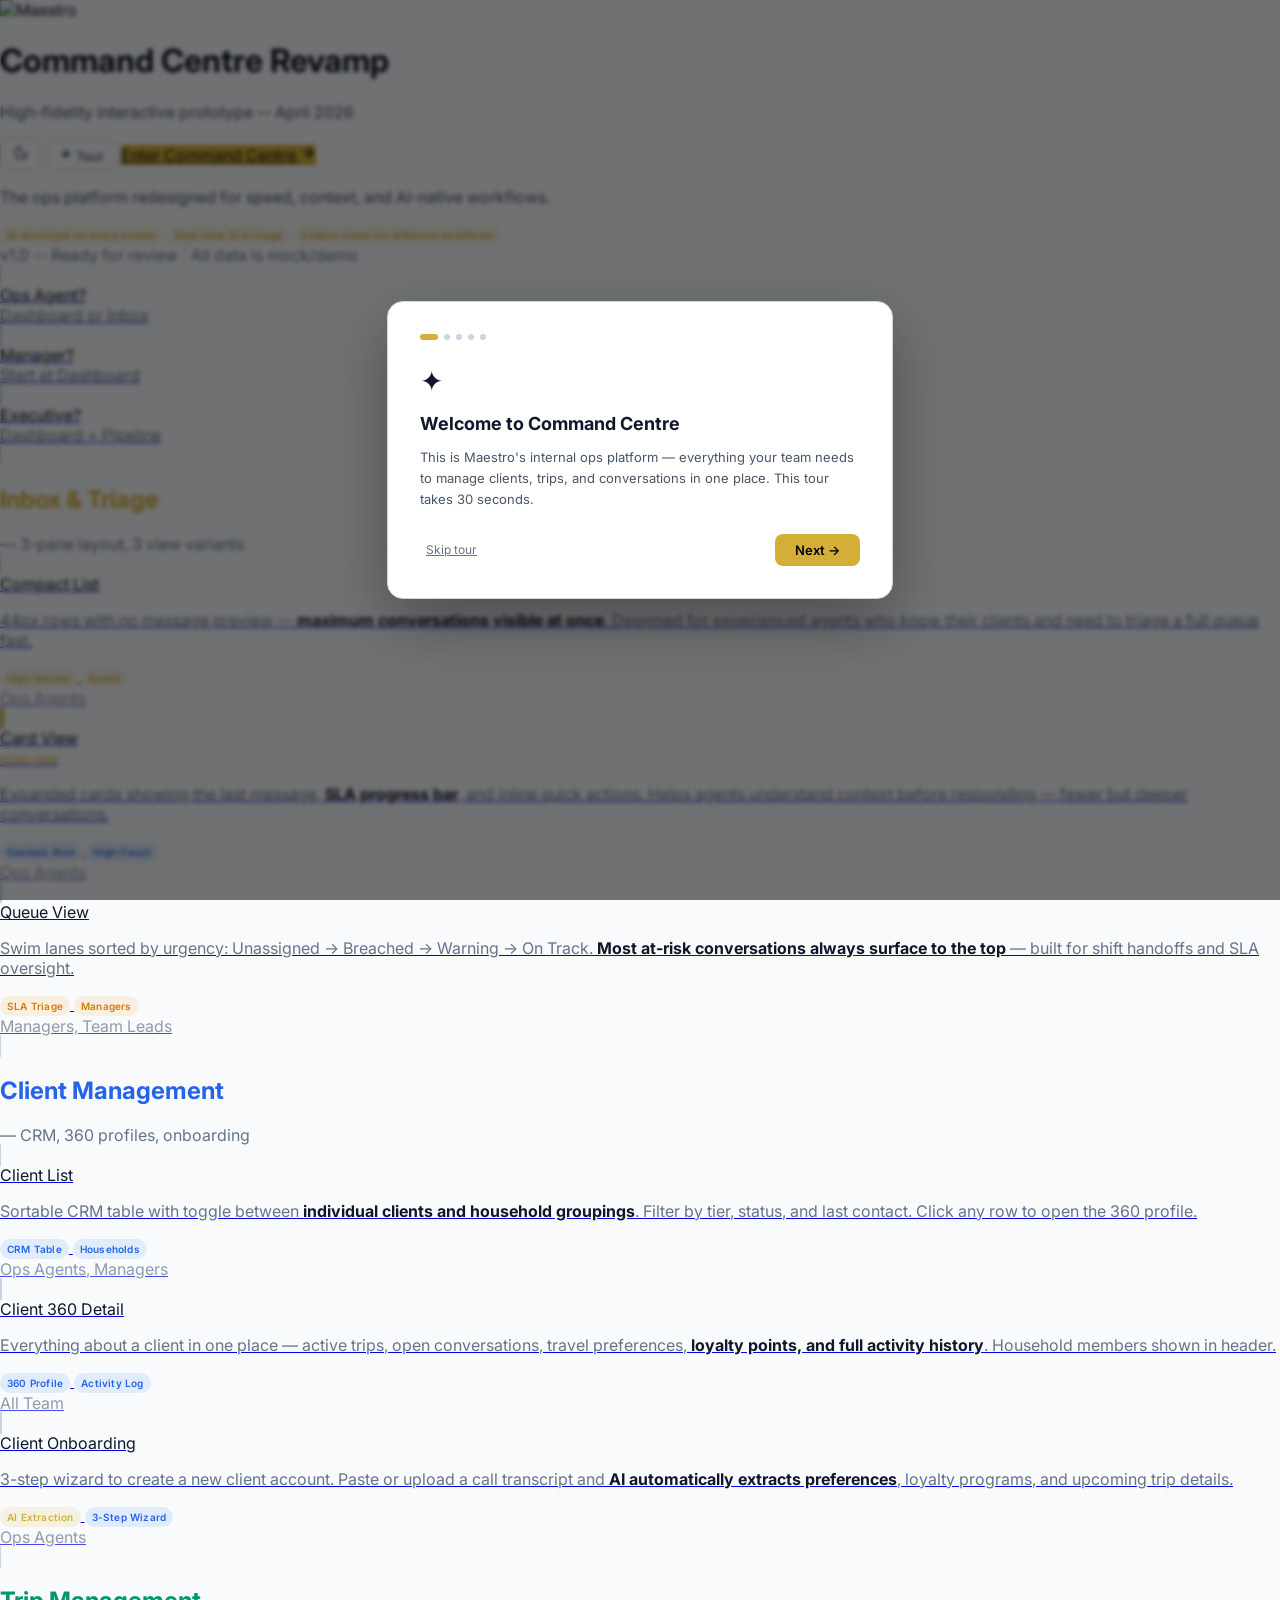
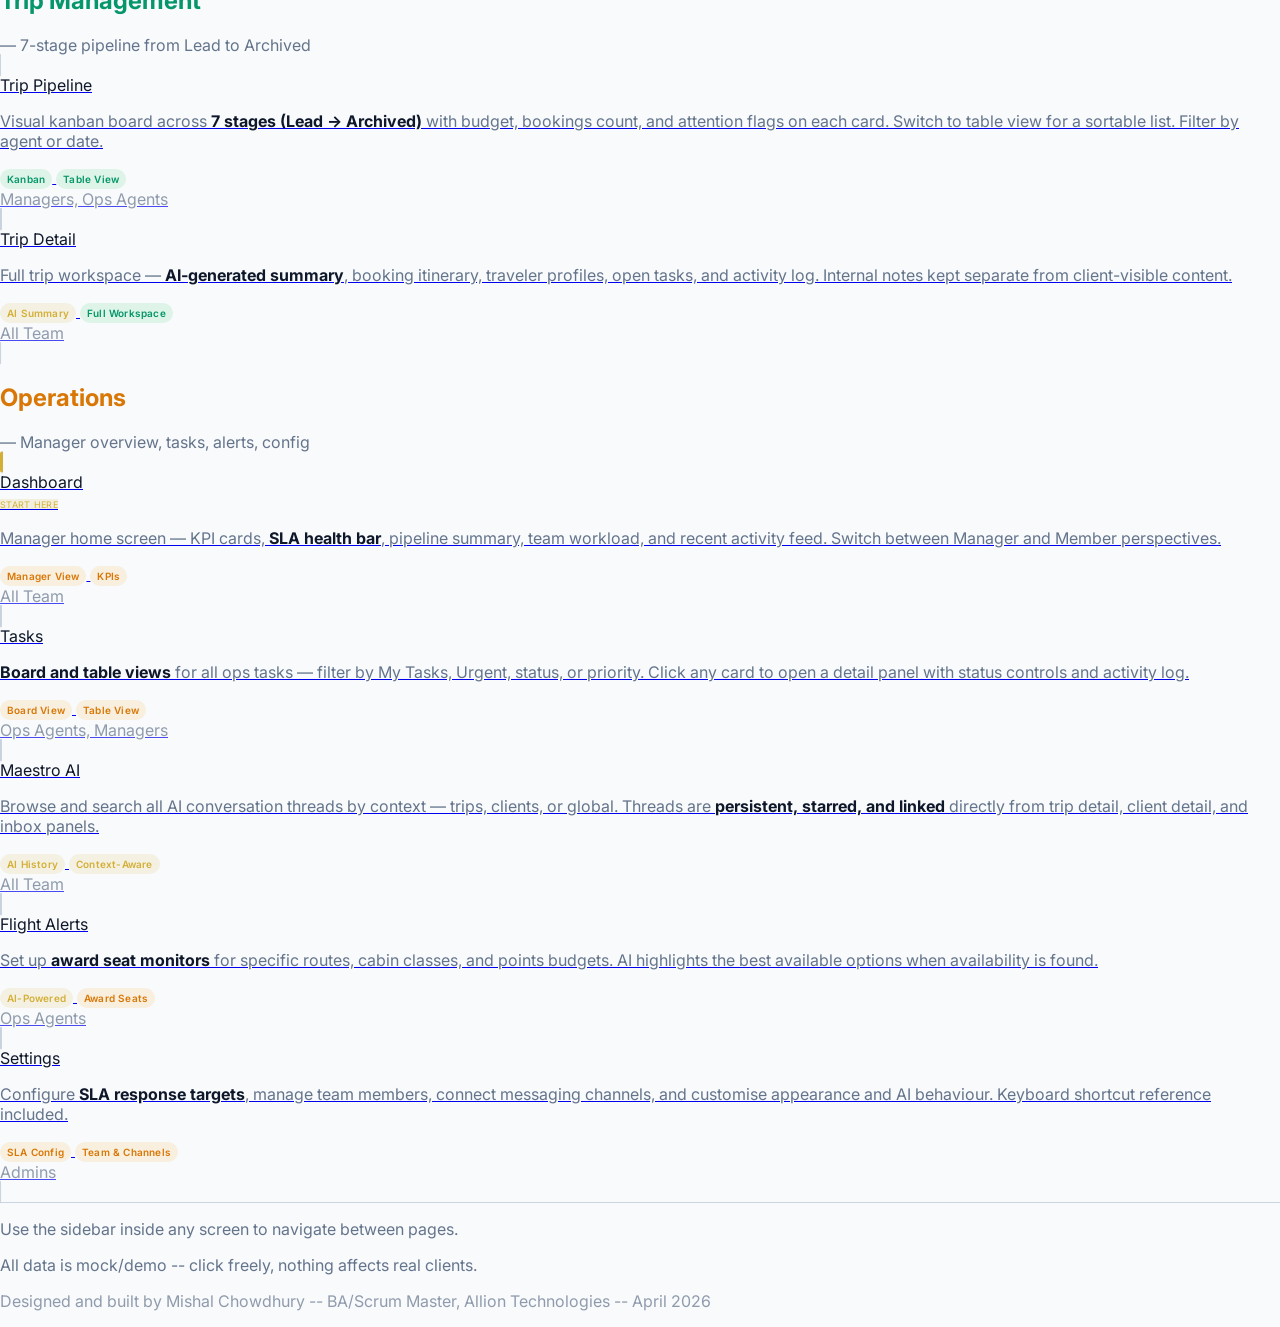
==== commit 6536f14a: "Overhaul index page for stakeholder sharing + grey out missing shortcuts Index page: - Add value pro" ====
--- a/index.html
+++ b/index.html
@@ -56,21 +56,39 @@
     </div>
   </div>
 
-  <!-- Overview Stats -->
-  <div class="flex flex-wrap items-center gap-x-6 gap-y-1 mb-6 text-xs" style="color:var(--text-muted);">
-    <span><strong style="color:var(--text-primary);">13</strong> screens</span>
-    <span style="color:var(--border);">|</span>
-    <span><strong style="color:var(--text-primary);">5</strong> workflows</span>
-    <span style="color:var(--border);">|</span>
-    <span>Vanilla HTML + Tailwind + JS</span>
+  <!-- Value Proposition -->
+  <p class="text-sm mb-4" style="color:var(--text-secondary);max-width:620px;">The ops platform redesigned for speed, context, and AI-native workflows.</p>
+  <div class="flex flex-wrap items-center gap-2 mb-4">
+    <span class="tag" style="background:rgba(212,175,55,0.12);color:var(--gold);">AI Assistant on every screen</span>
+    <span class="tag" style="background:rgba(212,175,55,0.12);color:var(--gold);">Real-time SLA triage</span>
+    <span class="tag" style="background:rgba(212,175,55,0.12);color:var(--gold);">3 inbox views for different workflows</span>
+  </div>
+  <div class="flex flex-wrap items-center gap-x-6 gap-y-1 mb-8 text-xs" style="color:var(--text-muted);">
+    <span>v1.0 -- Ready for review</span>
     <span style="color:var(--border);">|</span>
     <span>All data is mock/demo</span>
   </div>
 
+  <!-- Quick Start by Role -->
+  <div class="grid grid-cols-3 gap-2 mb-10">
+    <a href="screens/dashboard.html" class="block rounded-lg p-3 text-center transition-all hover:shadow-sm" style="border:1px solid var(--border);background:var(--bg-surface);">
+      <div class="text-xs font-semibold mb-0.5" style="color:var(--text-primary);">Ops Agent?</div>
+      <div class="text-xs" style="color:var(--text-muted);">Dashboard or Inbox</div>
+    </a>
+    <a href="screens/dashboard.html" class="block rounded-lg p-3 text-center transition-all hover:shadow-sm" style="border:1px solid var(--border);background:var(--bg-surface);">
+      <div class="text-xs font-semibold mb-0.5" style="color:var(--text-primary);">Manager?</div>
+      <div class="text-xs" style="color:var(--text-muted);">Start at Dashboard</div>
+    </a>
+    <a href="screens/dashboard.html" class="block rounded-lg p-3 text-center transition-all hover:shadow-sm" style="border:1px solid var(--border);background:var(--bg-surface);">
+      <div class="text-xs font-semibold mb-0.5" style="color:var(--text-primary);">Executive?</div>
+      <div class="text-xs" style="color:var(--text-muted);">Dashboard + Pipeline</div>
+    </a>
+  </div>
+
   <!-- Screens by Workflow -->
 
   <!-- Inbox & Triage -->
-  <div class="mb-6">
+  <div class="mb-8">
     <div class="flex items-center gap-2 mb-3">
       <div class="w-2 h-2 rounded-full" style="background:var(--gold);"></div>
       <h2 class="text-sm font-semibold uppercase tracking-wide" style="color:var(--gold);">Inbox & Triage</h2>
@@ -80,32 +98,38 @@
       <a href="screens/inbox-compact.html" class="card p-4 hover:shadow-md transition-shadow block group">
         <div class="text-sm font-semibold mb-1.5 group-hover:underline" style="color:var(--text-primary);">Compact List</div>
         <p class="text-xs mb-3" style="color:var(--text-muted);">44px rows with no message preview — <strong style="color:var(--text-primary);">maximum conversations visible at once</strong>. Designed for experienced agents who know their clients and need to triage a full queue fast.</p>
-        <div class="flex flex-wrap gap-1.5">
+        <div class="flex flex-wrap gap-1.5 mb-2">
           <span class="tag" style="background:rgba(212,175,55,0.12);color:var(--gold);">High Volume</span>
           <span class="tag" style="background:rgba(212,175,55,0.12);color:var(--gold);">Speed</span>
         </div>
-      </a>
-      <a href="screens/inbox-cards.html" class="card p-4 hover:shadow-md transition-shadow block group">
-        <div class="text-sm font-semibold mb-1.5 group-hover:underline" style="color:var(--text-primary);">Card View</div>
+        <div class="text-xs" style="color:var(--text-muted);opacity:0.7;">Ops Agents</div>
+      </a>
+      <a href="screens/inbox-cards.html" class="card p-4 hover:shadow-md transition-shadow block group" style="border-left:3px solid var(--gold);">
+        <div class="flex items-center justify-between mb-1.5">
+          <div class="text-sm font-semibold group-hover:underline" style="color:var(--text-primary);">Card View</div>
+          <span class="text-xs font-medium px-1.5 py-0.5 rounded" style="background:rgba(212,175,55,0.15);color:var(--gold);font-size:9px;letter-spacing:0.3px;">START HERE</span>
+        </div>
         <p class="text-xs mb-3" style="color:var(--text-muted);">Expanded cards showing the last message, <strong style="color:var(--text-primary);">SLA progress bar</strong>, and inline quick actions. Helps agents understand context before responding — fewer but deeper conversations.</p>
-        <div class="flex flex-wrap gap-1.5">
+        <div class="flex flex-wrap gap-1.5 mb-2">
           <span class="tag" style="background:rgba(59,130,246,0.12);color:var(--info);">Context-Rich</span>
           <span class="tag" style="background:rgba(59,130,246,0.12);color:var(--info);">High-Touch</span>
         </div>
+        <div class="text-xs" style="color:var(--text-muted);opacity:0.7;">Ops Agents</div>
       </a>
       <a href="screens/inbox-queue.html" class="card p-4 hover:shadow-md transition-shadow block group">
         <div class="text-sm font-semibold mb-1.5 group-hover:underline" style="color:var(--text-primary);">Queue View</div>
         <p class="text-xs mb-3" style="color:var(--text-muted);">Swim lanes sorted by urgency: Unassigned → Breached → Warning → On Track. <strong style="color:var(--text-primary);">Most at-risk conversations always surface to the top</strong> — built for shift handoffs and SLA oversight.</p>
-        <div class="flex flex-wrap gap-1.5">
+        <div class="flex flex-wrap gap-1.5 mb-2">
           <span class="tag" style="background:rgba(245,158,11,0.12);color:var(--warning);">SLA Triage</span>
           <span class="tag" style="background:rgba(245,158,11,0.12);color:var(--warning);">Managers</span>
         </div>
+        <div class="text-xs" style="color:var(--text-muted);opacity:0.7;">Managers, Team Leads</div>
       </a>
     </div>
   </div>
 
   <!-- Client Management -->
-  <div class="mb-6">
+  <div class="mb-8">
     <div class="flex items-center gap-2 mb-3">
       <div class="w-2 h-2 rounded-full" style="background:var(--info);"></div>
       <h2 class="text-sm font-semibold uppercase tracking-wide" style="color:var(--info);">Client Management</h2>
@@ -115,32 +139,35 @@
       <a href="screens/clients.html" class="card p-4 hover:shadow-md transition-shadow block group">
         <div class="text-sm font-semibold mb-1.5 group-hover:underline" style="color:var(--text-primary);">Client List</div>
         <p class="text-xs mb-3" style="color:var(--text-muted);">Sortable CRM table with toggle between <strong style="color:var(--text-primary);">individual clients and household groupings</strong>. Filter by tier, status, and last contact. Click any row to open the 360 profile.</p>
-        <div class="flex flex-wrap gap-1.5">
+        <div class="flex flex-wrap gap-1.5 mb-2">
           <span class="tag" style="background:rgba(59,130,246,0.12);color:var(--info);">CRM Table</span>
           <span class="tag" style="background:rgba(59,130,246,0.12);color:var(--info);">Households</span>
         </div>
+        <div class="text-xs" style="color:var(--text-muted);opacity:0.7;">Ops Agents, Managers</div>
       </a>
       <a href="screens/client-detail?id=c1" class="card p-4 hover:shadow-md transition-shadow block group">
         <div class="text-sm font-semibold mb-1.5 group-hover:underline" style="color:var(--text-primary);">Client 360 Detail</div>
         <p class="text-xs mb-3" style="color:var(--text-muted);">Everything about a client in one place — active trips, open conversations, travel preferences, <strong style="color:var(--text-primary);">loyalty points, and full activity history</strong>. Household members shown in header.</p>
-        <div class="flex flex-wrap gap-1.5">
+        <div class="flex flex-wrap gap-1.5 mb-2">
           <span class="tag" style="background:rgba(59,130,246,0.12);color:var(--info);">360 Profile</span>
           <span class="tag" style="background:rgba(59,130,246,0.12);color:var(--info);">Activity Log</span>
         </div>
+        <div class="text-xs" style="color:var(--text-muted);opacity:0.7;">All Team</div>
       </a>
       <a href="screens/onboarding.html" class="card p-4 hover:shadow-md transition-shadow block group">
         <div class="text-sm font-semibold mb-1.5 group-hover:underline" style="color:var(--text-primary);">Client Onboarding</div>
         <p class="text-xs mb-3" style="color:var(--text-muted);">3-step wizard to create a new client account. Paste or upload a call transcript and <strong style="color:var(--text-primary);">AI automatically extracts preferences</strong>, loyalty programs, and upcoming trip details.</p>
-        <div class="flex flex-wrap gap-1.5">
+        <div class="flex flex-wrap gap-1.5 mb-2">
           <span class="tag" style="background:rgba(212,175,55,0.12);color:var(--gold);">AI Extraction</span>
           <span class="tag" style="background:rgba(59,130,246,0.12);color:var(--info);">3-Step Wizard</span>
         </div>
+        <div class="text-xs" style="color:var(--text-muted);opacity:0.7;">Ops Agents</div>
       </a>
     </div>
   </div>
 
   <!-- Trip Management -->
-  <div class="mb-6">
+  <div class="mb-8">
     <div class="flex items-center gap-2 mb-3">
       <div class="w-2 h-2 rounded-full" style="background:var(--success);"></div>
       <h2 class="text-sm font-semibold uppercase tracking-wide" style="color:var(--success);">Trip Management</h2>
@@ -150,77 +177,88 @@
       <a href="screens/trip-pipeline.html" class="card p-4 hover:shadow-md transition-shadow block group">
         <div class="text-sm font-semibold mb-1.5 group-hover:underline" style="color:var(--text-primary);">Trip Pipeline</div>
         <p class="text-xs mb-3" style="color:var(--text-muted);">Visual kanban board across <strong style="color:var(--text-primary);">7 stages (Lead → Archived)</strong> with budget, bookings count, and attention flags on each card. Switch to table view for a sortable list. Filter by agent or date.</p>
-        <div class="flex flex-wrap gap-1.5">
+        <div class="flex flex-wrap gap-1.5 mb-2">
           <span class="tag" style="background:rgba(34,197,94,0.12);color:var(--success);">Kanban</span>
           <span class="tag" style="background:rgba(34,197,94,0.12);color:var(--success);">Table View</span>
         </div>
+        <div class="text-xs" style="color:var(--text-muted);opacity:0.7;">Managers, Ops Agents</div>
       </a>
       <a href="screens/trip-detail?id=tr1" class="card p-4 hover:shadow-md transition-shadow block group">
         <div class="text-sm font-semibold mb-1.5 group-hover:underline" style="color:var(--text-primary);">Trip Detail</div>
         <p class="text-xs mb-3" style="color:var(--text-muted);">Full trip workspace — <strong style="color:var(--text-primary);">AI-generated summary</strong>, booking itinerary, traveler profiles, open tasks, and activity log. Internal notes kept separate from client-visible content.</p>
-        <div class="flex flex-wrap gap-1.5">
+        <div class="flex flex-wrap gap-1.5 mb-2">
           <span class="tag" style="background:rgba(212,175,55,0.12);color:var(--gold);">AI Summary</span>
           <span class="tag" style="background:rgba(34,197,94,0.12);color:var(--success);">Full Workspace</span>
         </div>
+        <div class="text-xs" style="color:var(--text-muted);opacity:0.7;">All Team</div>
       </a>
     </div>
   </div>
 
   <!-- Operations -->
-  <div class="mb-6">
+  <div class="mb-8">
     <div class="flex items-center gap-2 mb-3">
       <div class="w-2 h-2 rounded-full" style="background:var(--warning);"></div>
       <h2 class="text-sm font-semibold uppercase tracking-wide" style="color:var(--warning);">Operations</h2>
       <span class="text-xs" style="color:var(--text-muted);">— Manager overview, tasks, alerts, config</span>
     </div>
     <div class="grid grid-cols-1 sm:grid-cols-2 lg:grid-cols-3 gap-3">
-      <a href="screens/dashboard.html" class="card p-4 hover:shadow-md transition-shadow block group">
-        <div class="text-sm font-semibold mb-1.5 group-hover:underline" style="color:var(--text-primary);">Dashboard</div>
+      <a href="screens/dashboard.html" class="card p-4 hover:shadow-md transition-shadow block group" style="border-left:3px solid var(--gold);">
+        <div class="flex items-center justify-between mb-1.5">
+          <div class="text-sm font-semibold group-hover:underline" style="color:var(--text-primary);">Dashboard</div>
+          <span class="text-xs font-medium px-1.5 py-0.5 rounded" style="background:rgba(212,175,55,0.15);color:var(--gold);font-size:9px;letter-spacing:0.3px;">START HERE</span>
+        </div>
         <p class="text-xs mb-3" style="color:var(--text-muted);">Manager home screen — KPI cards, <strong style="color:var(--text-primary);">SLA health bar</strong>, pipeline summary, team workload, and recent activity feed. Switch between Manager and Member perspectives.</p>
-        <div class="flex flex-wrap gap-1.5">
+        <div class="flex flex-wrap gap-1.5 mb-2">
           <span class="tag" style="background:rgba(245,158,11,0.12);color:var(--warning);">Manager View</span>
           <span class="tag" style="background:rgba(245,158,11,0.12);color:var(--warning);">KPIs</span>
         </div>
+        <div class="text-xs" style="color:var(--text-muted);opacity:0.7;">All Team</div>
       </a>
       <a href="screens/tasks.html" class="card p-4 hover:shadow-md transition-shadow block group">
         <div class="text-sm font-semibold mb-1.5 group-hover:underline" style="color:var(--text-primary);">Tasks</div>
         <p class="text-xs mb-3" style="color:var(--text-muted);"><strong style="color:var(--text-primary);">Board and table views</strong> for all ops tasks — filter by My Tasks, Urgent, status, or priority. Click any card to open a detail panel with status controls and activity log.</p>
-        <div class="flex flex-wrap gap-1.5">
+        <div class="flex flex-wrap gap-1.5 mb-2">
           <span class="tag" style="background:rgba(245,158,11,0.12);color:var(--warning);">Board View</span>
           <span class="tag" style="background:rgba(245,158,11,0.12);color:var(--warning);">Table View</span>
         </div>
+        <div class="text-xs" style="color:var(--text-muted);opacity:0.7;">Ops Agents, Managers</div>
       </a>
       <a href="screens/ai-history.html" class="card p-4 hover:shadow-md transition-shadow block group">
         <div class="text-sm font-semibold mb-1.5 group-hover:underline" style="color:var(--text-primary);">Maestro AI</div>
         <p class="text-xs mb-3" style="color:var(--text-muted);">Browse and search all AI conversation threads by context — trips, clients, or global. Threads are <strong style="color:var(--text-primary);">persistent, starred, and linked</strong> directly from trip detail, client detail, and inbox panels.</p>
-        <div class="flex flex-wrap gap-1.5">
+        <div class="flex flex-wrap gap-1.5 mb-2">
           <span class="tag" style="background:rgba(212,175,55,0.12);color:var(--gold);">AI History</span>
           <span class="tag" style="background:rgba(212,175,55,0.12);color:var(--gold);">Context-Aware</span>
         </div>
+        <div class="text-xs" style="color:var(--text-muted);opacity:0.7;">All Team</div>
       </a>
       <a href="screens/alerts.html" class="card p-4 hover:shadow-md transition-shadow block group">
         <div class="text-sm font-semibold mb-1.5 group-hover:underline" style="color:var(--text-primary);">Flight Alerts</div>
         <p class="text-xs mb-3" style="color:var(--text-muted);">Set up <strong style="color:var(--text-primary);">award seat monitors</strong> for specific routes, cabin classes, and points budgets. AI highlights the best available options when availability is found.</p>
-        <div class="flex flex-wrap gap-1.5">
+        <div class="flex flex-wrap gap-1.5 mb-2">
           <span class="tag" style="background:rgba(212,175,55,0.12);color:var(--gold);">AI-Powered</span>
           <span class="tag" style="background:rgba(245,158,11,0.12);color:var(--warning);">Award Seats</span>
         </div>
+        <div class="text-xs" style="color:var(--text-muted);opacity:0.7;">Ops Agents</div>
       </a>
       <a href="screens/settings.html" class="card p-4 hover:shadow-md transition-shadow block group">
         <div class="text-sm font-semibold mb-1.5 group-hover:underline" style="color:var(--text-primary);">Settings</div>
         <p class="text-xs mb-3" style="color:var(--text-muted);">Configure <strong style="color:var(--text-primary);">SLA response targets</strong>, manage team members, connect messaging channels, and customise appearance and AI behaviour. Keyboard shortcut reference included.</p>
-        <div class="flex flex-wrap gap-1.5">
+        <div class="flex flex-wrap gap-1.5 mb-2">
           <span class="tag" style="background:rgba(245,158,11,0.12);color:var(--warning);">SLA Config</span>
           <span class="tag" style="background:rgba(245,158,11,0.12);color:var(--warning);">Team & Channels</span>
         </div>
+        <div class="text-xs" style="color:var(--text-muted);opacity:0.7;">Admins</div>
       </a>
     </div>
   </div>
 
   <!-- Footer -->
-  <div class="text-center text-xs" style="color:var(--text-muted);">
-    Maestro Command Centre Revamp -- Spec-driven prototype by Mishal Chowdhury (BA/Scrum Master)
-    <br>Built April 2026. All data is mock/demo -- powered by a single shared data store (js/data.js).
+  <div class="text-center text-xs pt-4" style="color:var(--text-muted);border-top:1px solid var(--border);">
+    <p class="mb-1">Use the sidebar inside any screen to navigate between pages.</p>
+    <p class="mb-1">All data is mock/demo -- click freely, nothing affects real clients.</p>
+    <p style="opacity:0.7;">Designed and built by Mishal Chowdhury -- BA/Scrum Master, Allion Technologies -- April 2026</p>
   </div>
 
 </div>
--- a/css/theme.css
+++ b/css/theme.css
@@ -570,3 +570,84 @@
   border-top-color: transparent;
   border-bottom-color: var(--text-primary);
 }
+
+/* ---- Command palette — enhanced result items ---- */
+.cmd-result-item {
+  display: flex;
+  align-items: center;
+  gap: 10px;
+  padding: 8px 12px;
+  border-radius: var(--radius);
+  cursor: pointer;
+  text-decoration: none;
+  color: var(--text-primary);
+  font-size: 13px;
+  transition: background 0.1s;
+}
+.cmd-result-item:hover, .cmd-result-item.highlighted { background: var(--bg-hover); }
+.cmd-result-icon {
+  width: 28px;
+  height: 28px;
+  border-radius: 6px;
+  display: flex;
+  align-items: center;
+  justify-content: center;
+  flex-shrink: 0;
+}
+.cmd-result-body {
+  display: flex;
+  flex-direction: column;
+  gap: 1px;
+  min-width: 0;
+  flex: 1;
+}
+.cmd-result-label {
+  font-size: 13px;
+  font-weight: 500;
+  color: var(--text-primary);
+  white-space: nowrap;
+  overflow: hidden;
+  text-overflow: ellipsis;
+}
+.cmd-result-sub {
+  font-size: 11px;
+  color: var(--text-muted);
+  white-space: nowrap;
+  overflow: hidden;
+  text-overflow: ellipsis;
+}
+.cmd-view-all {
+  display: flex;
+  align-items: center;
+  justify-content: center;
+  gap: 6px;
+  padding: 8px 12px;
+  font-size: 12px;
+  color: var(--gold);
+  cursor: pointer;
+  text-decoration: none;
+  border-top: 1px solid var(--border);
+  transition: background 0.1s;
+  font-weight: 500;
+}
+.cmd-view-all:hover { background: var(--bg-hover); }
+
+/* ---- Search highlight mark ---- */
+.search-highlight {
+  background: rgba(212,175,55,0.25);
+  color: inherit;
+  border-radius: 2px;
+  padding: 0 1px;
+}
+
+/* ---- Search type badge (shared between search page and cmd palette) ---- */
+.search-type-badge {
+  display: inline-flex;
+  align-items: center;
+  padding: 1px 7px;
+  border-radius: 9999px;
+  font-size: 11px;
+  font-weight: 500;
+  background: var(--bg-app);
+  color: var(--text-muted);
+}
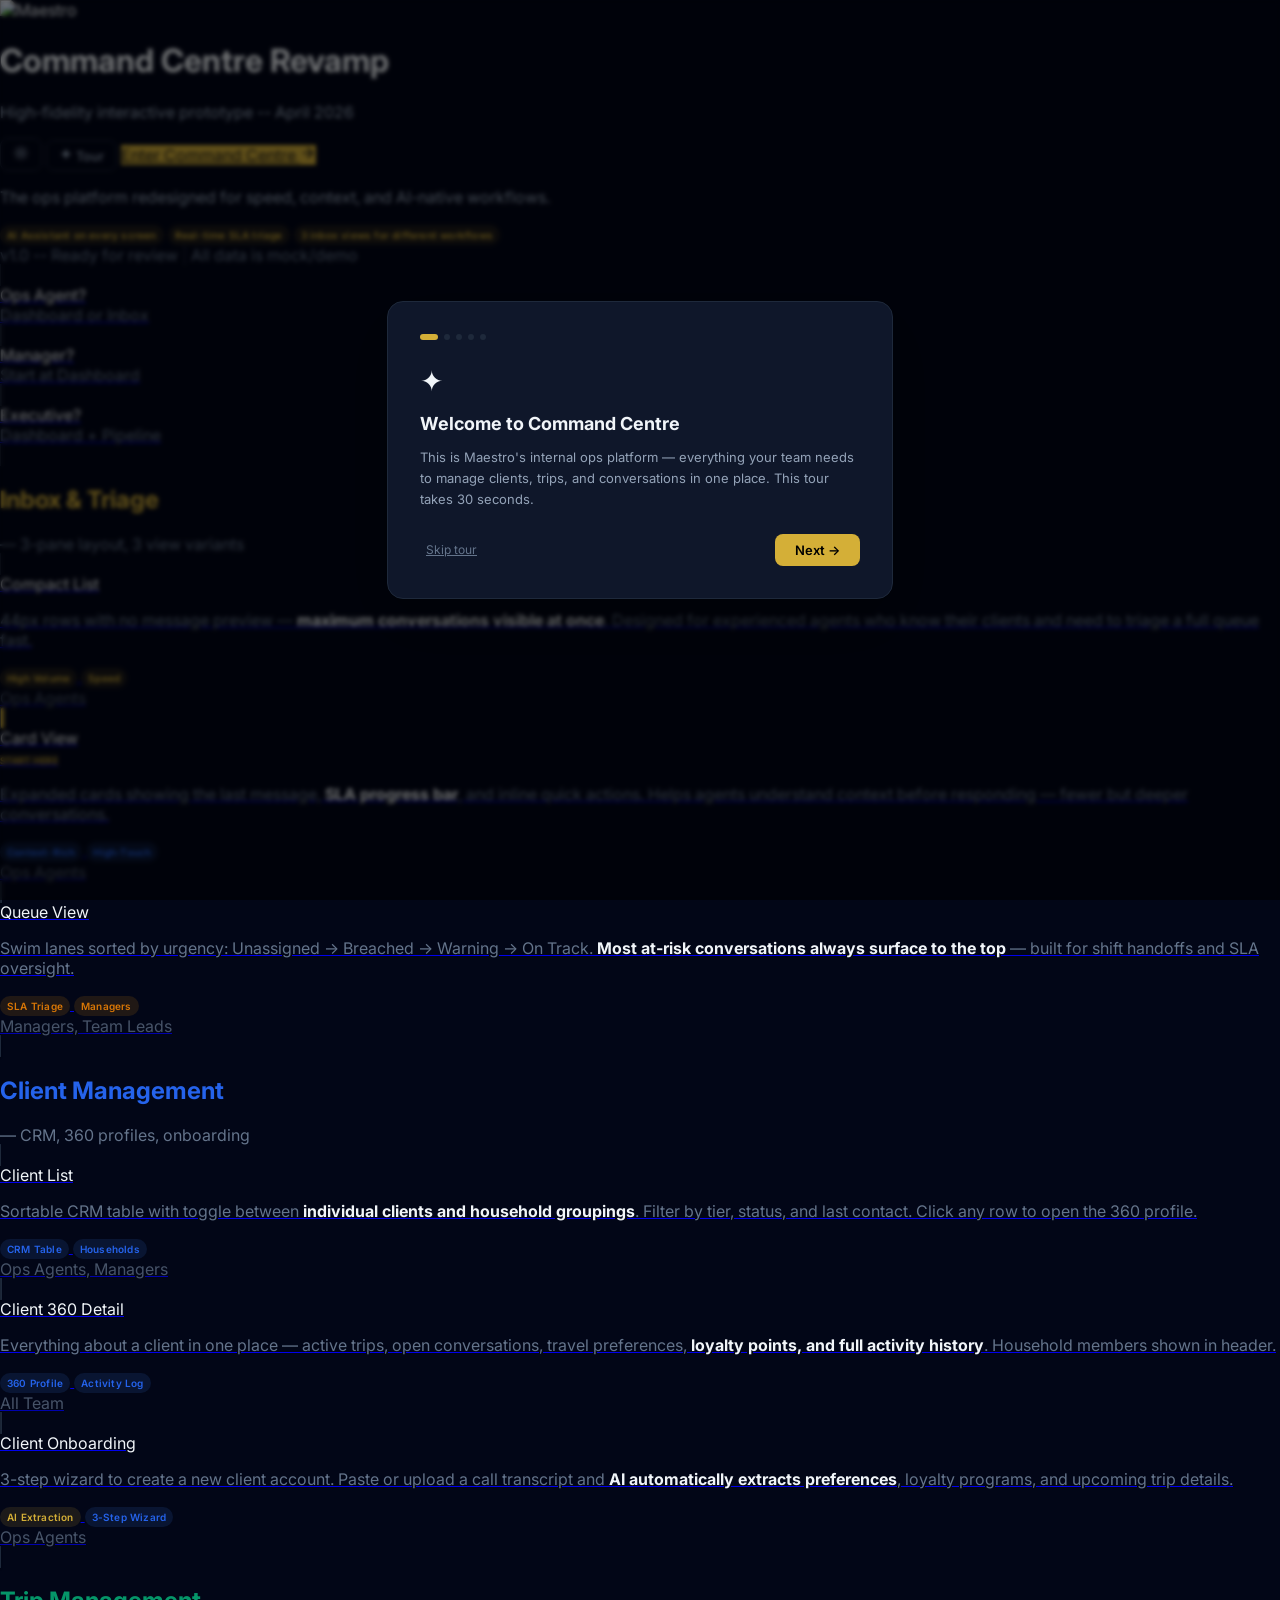
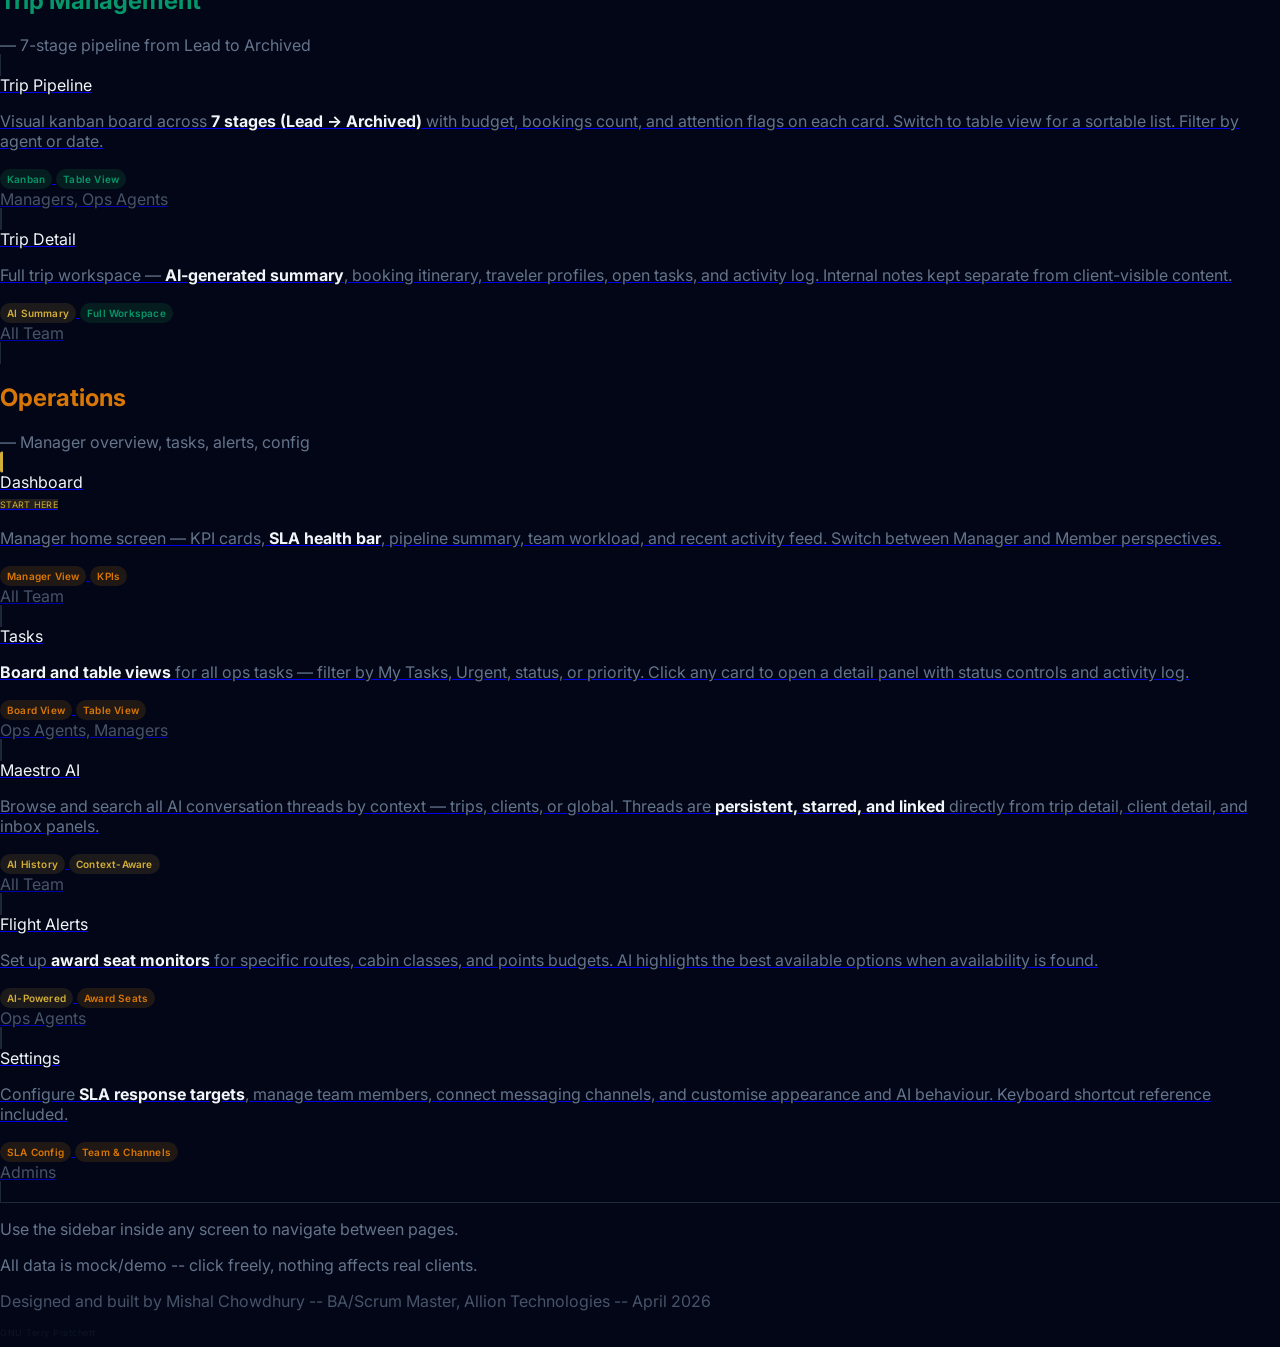
==== commit 8d306d59: "GNU Terry Pratchett" ====
--- a/index.html
+++ b/index.html
@@ -259,6 +259,7 @@
     <p class="mb-1">Use the sidebar inside any screen to navigate between pages.</p>
     <p class="mb-1">All data is mock/demo -- click freely, nothing affects real clients.</p>
     <p style="opacity:0.7;">Designed and built by Mishal Chowdhury -- BA/Scrum Master, Allion Technologies -- April 2026</p>
+    <p style="opacity:0.12;font-size:9px;margin-top:8px;letter-spacing:0.5px;">GNU Terry Pratchett</p>
   </div>
 
 </div>
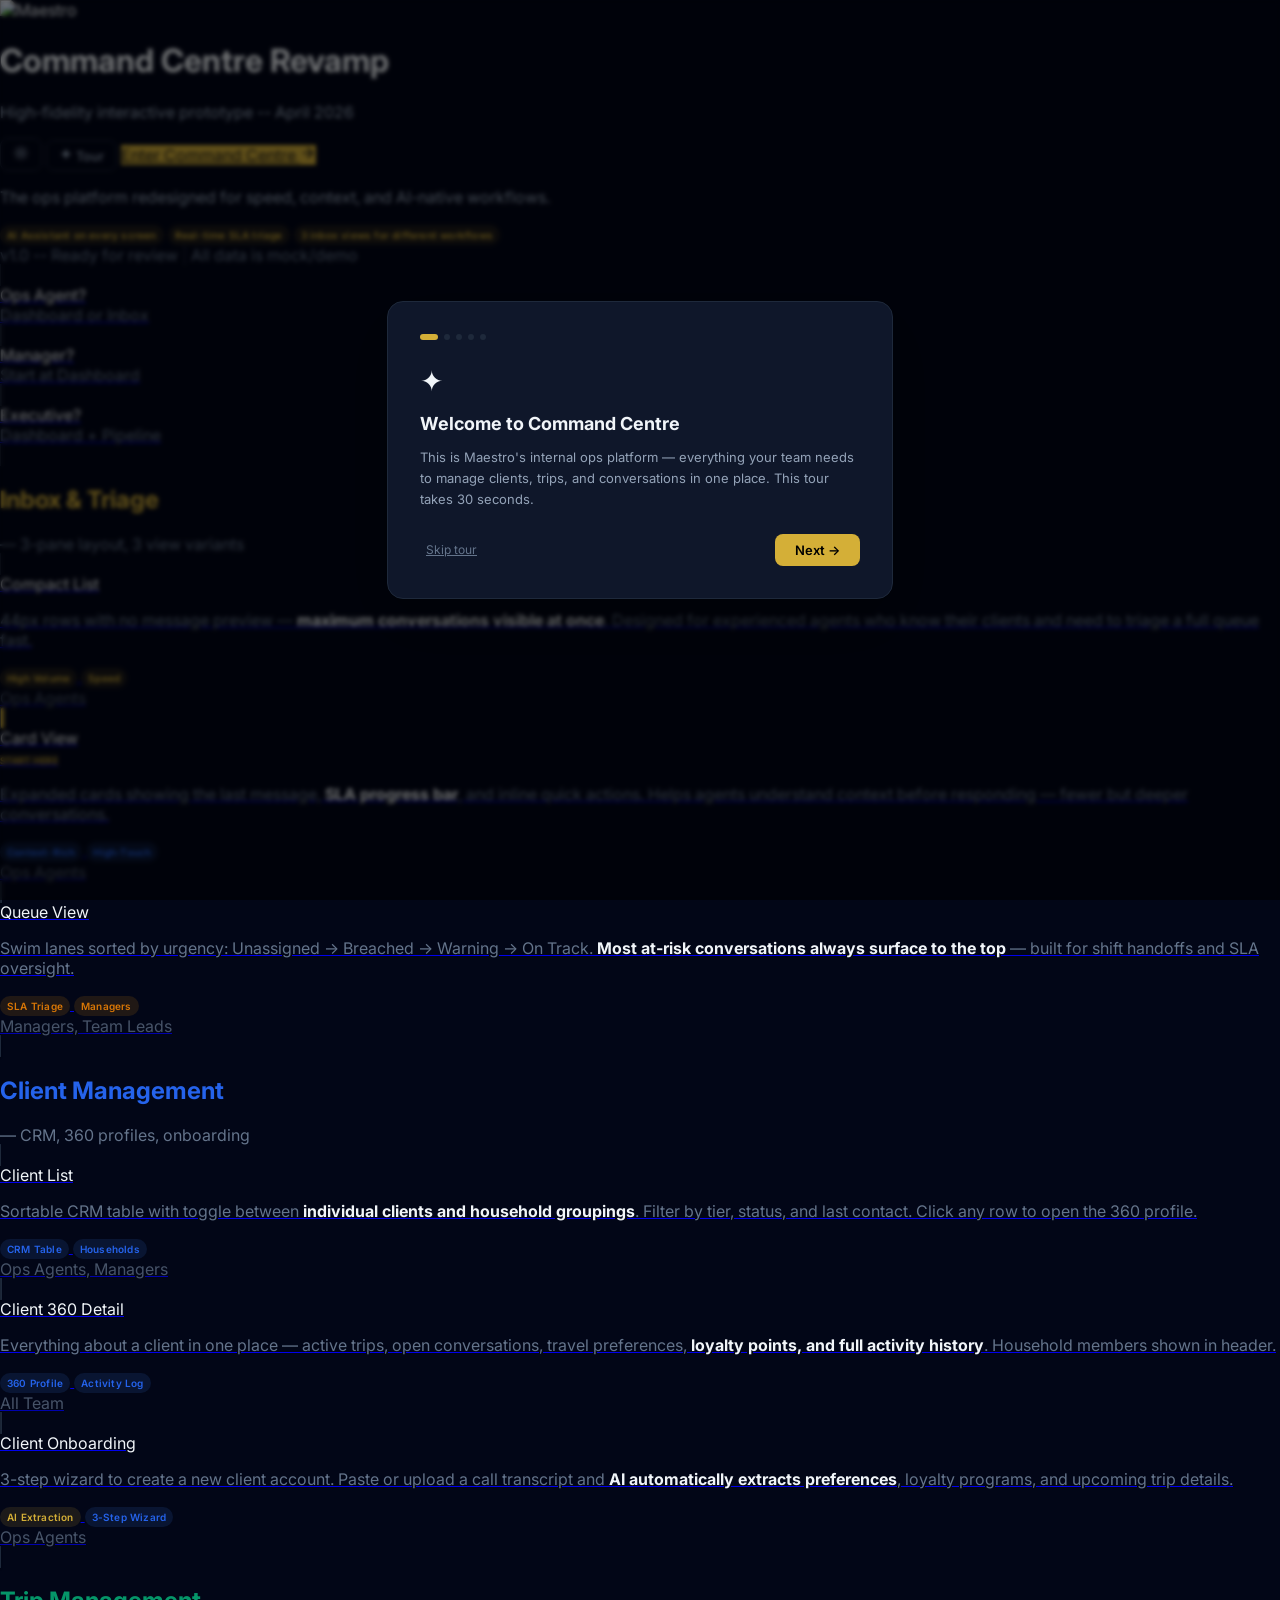
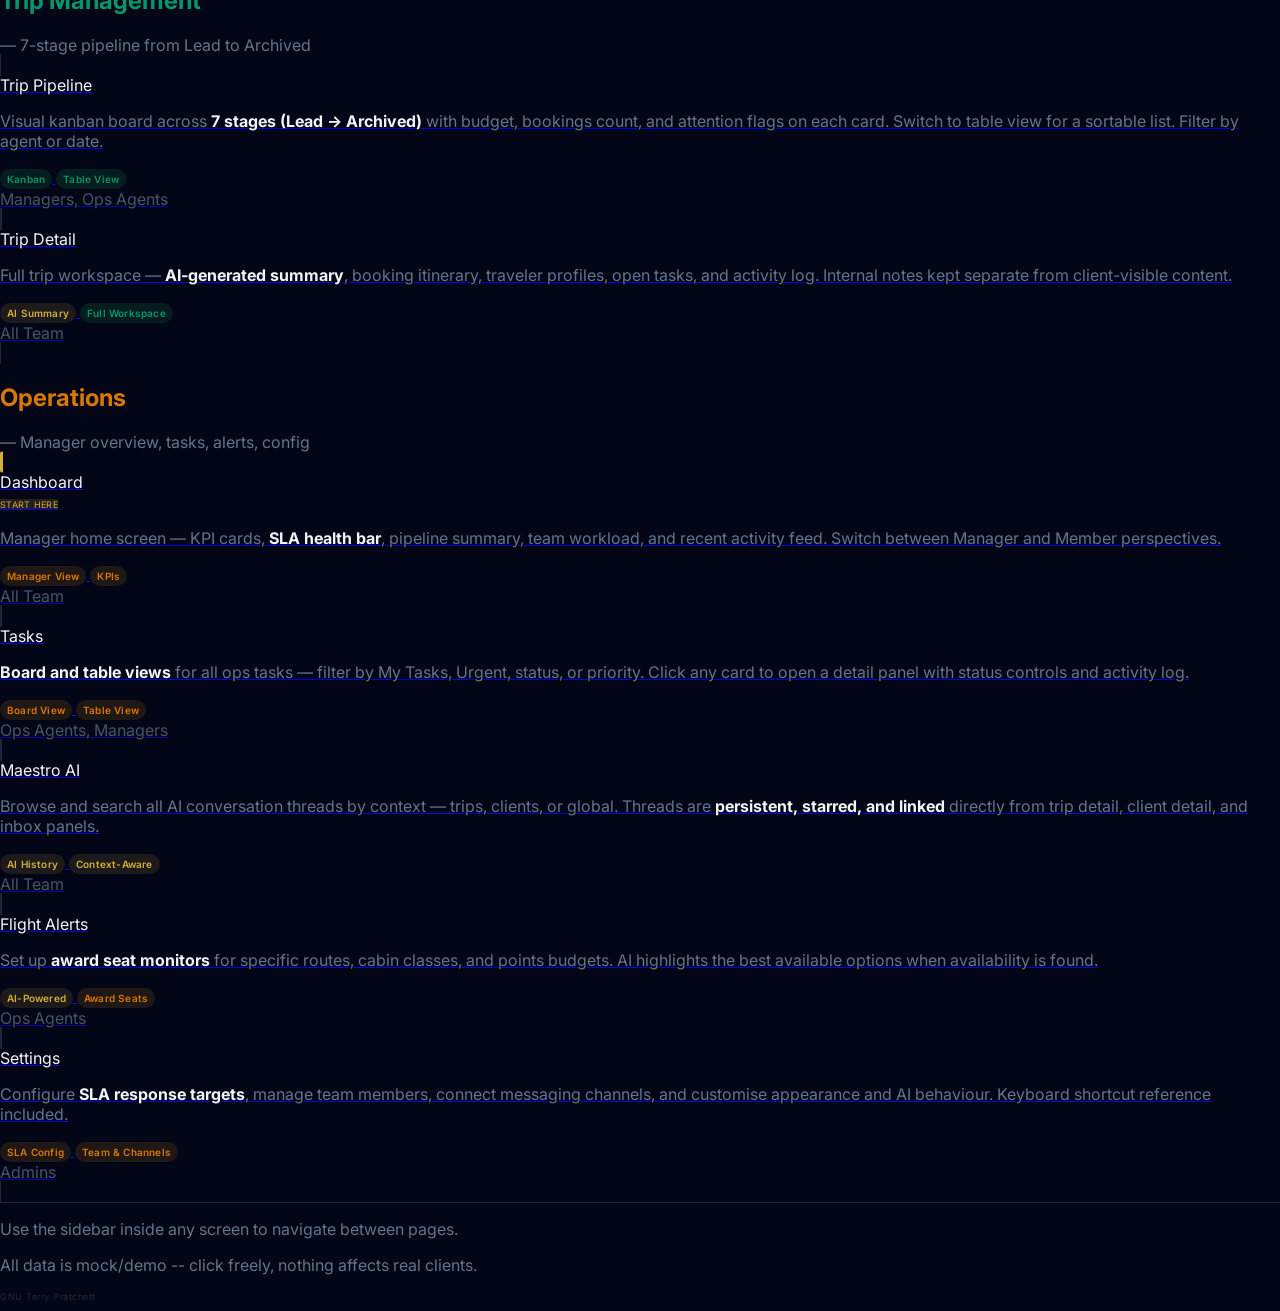
==== commit 96688d75: "footer cleanup" ====
--- a/index.html
+++ b/index.html
@@ -258,8 +258,7 @@
   <div class="text-center text-xs pt-4" style="color:var(--text-muted);border-top:1px solid var(--border);">
     <p class="mb-1">Use the sidebar inside any screen to navigate between pages.</p>
     <p class="mb-1">All data is mock/demo -- click freely, nothing affects real clients.</p>
-    <p style="opacity:0.7;">Designed and built by Mishal Chowdhury -- BA/Scrum Master, Allion Technologies -- April 2026</p>
-    <p style="opacity:0.12;font-size:9px;margin-top:8px;letter-spacing:0.5px;">GNU Terry Pratchett</p>
+    <p style="opacity:0.30;font-size:9px;margin-top:8px;letter-spacing:0.5px;">GNU Terry Pratchett</p>
   </div>
 
 </div>
